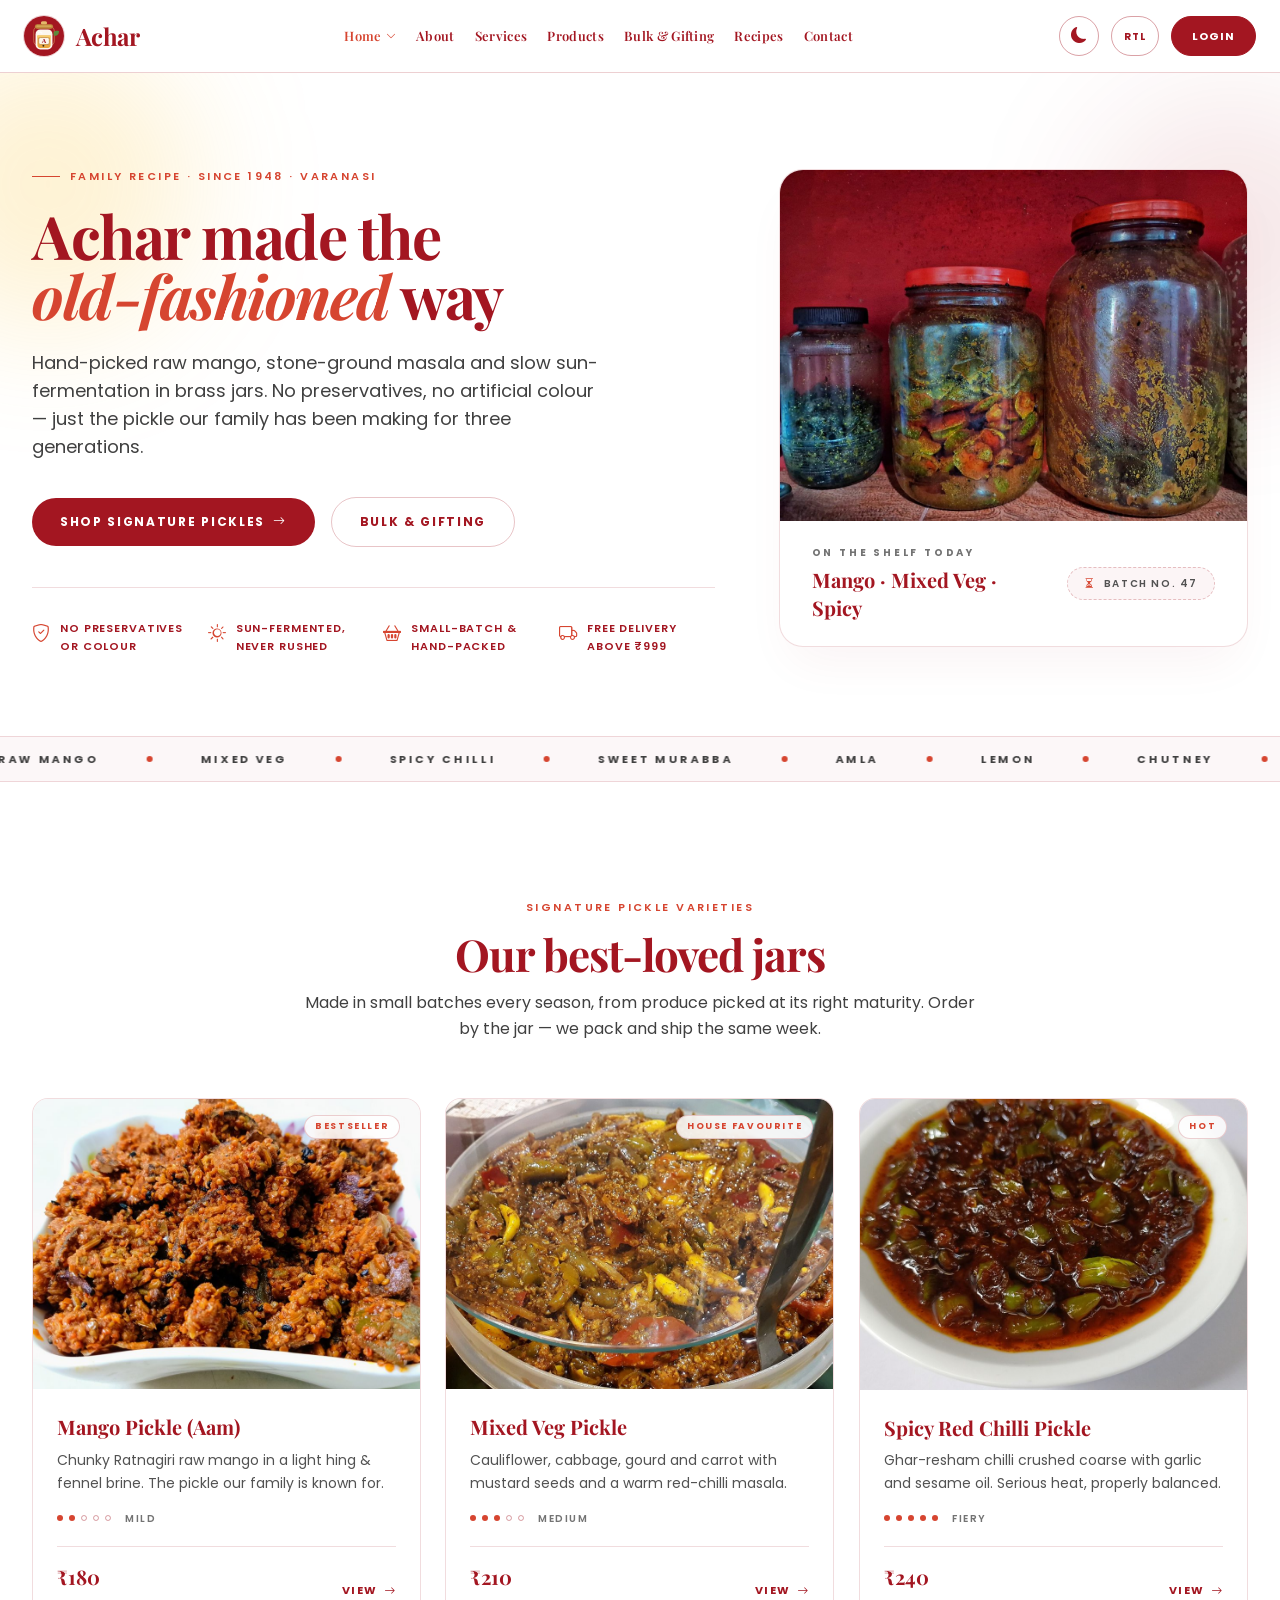
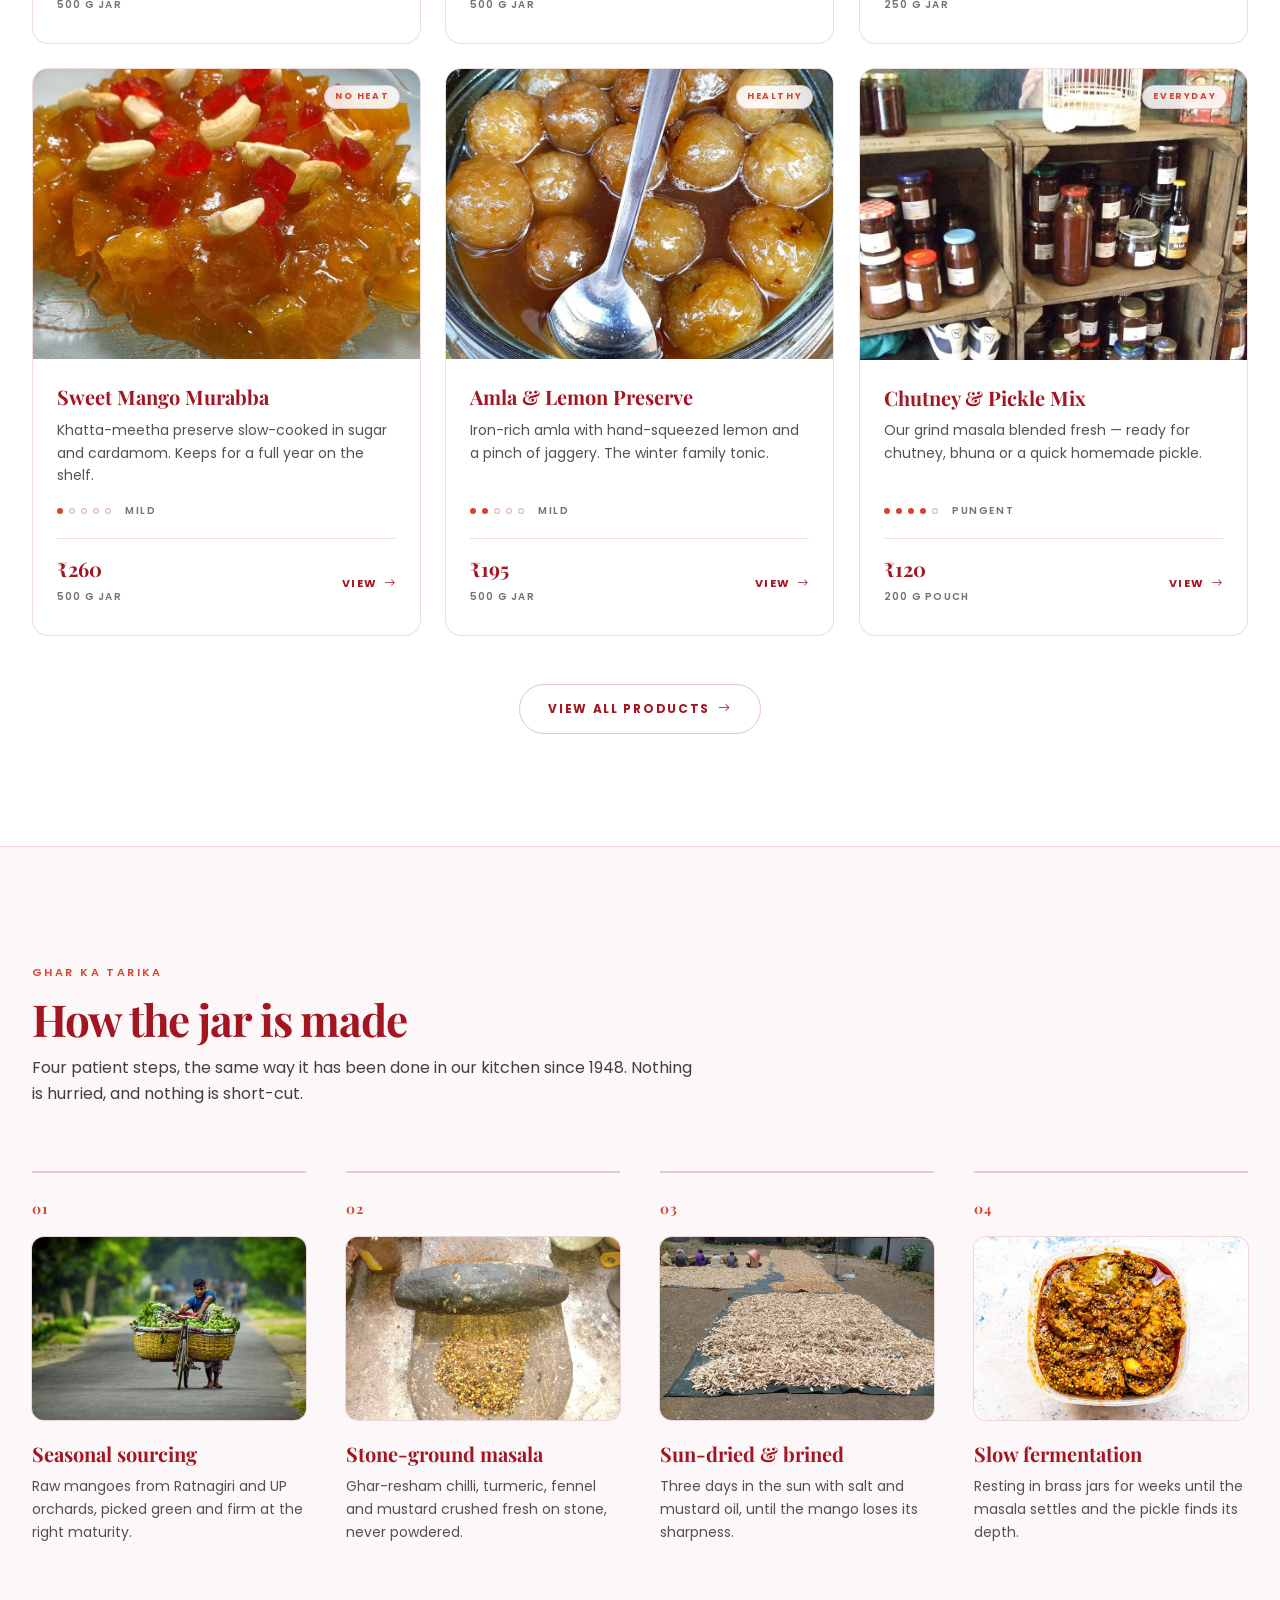
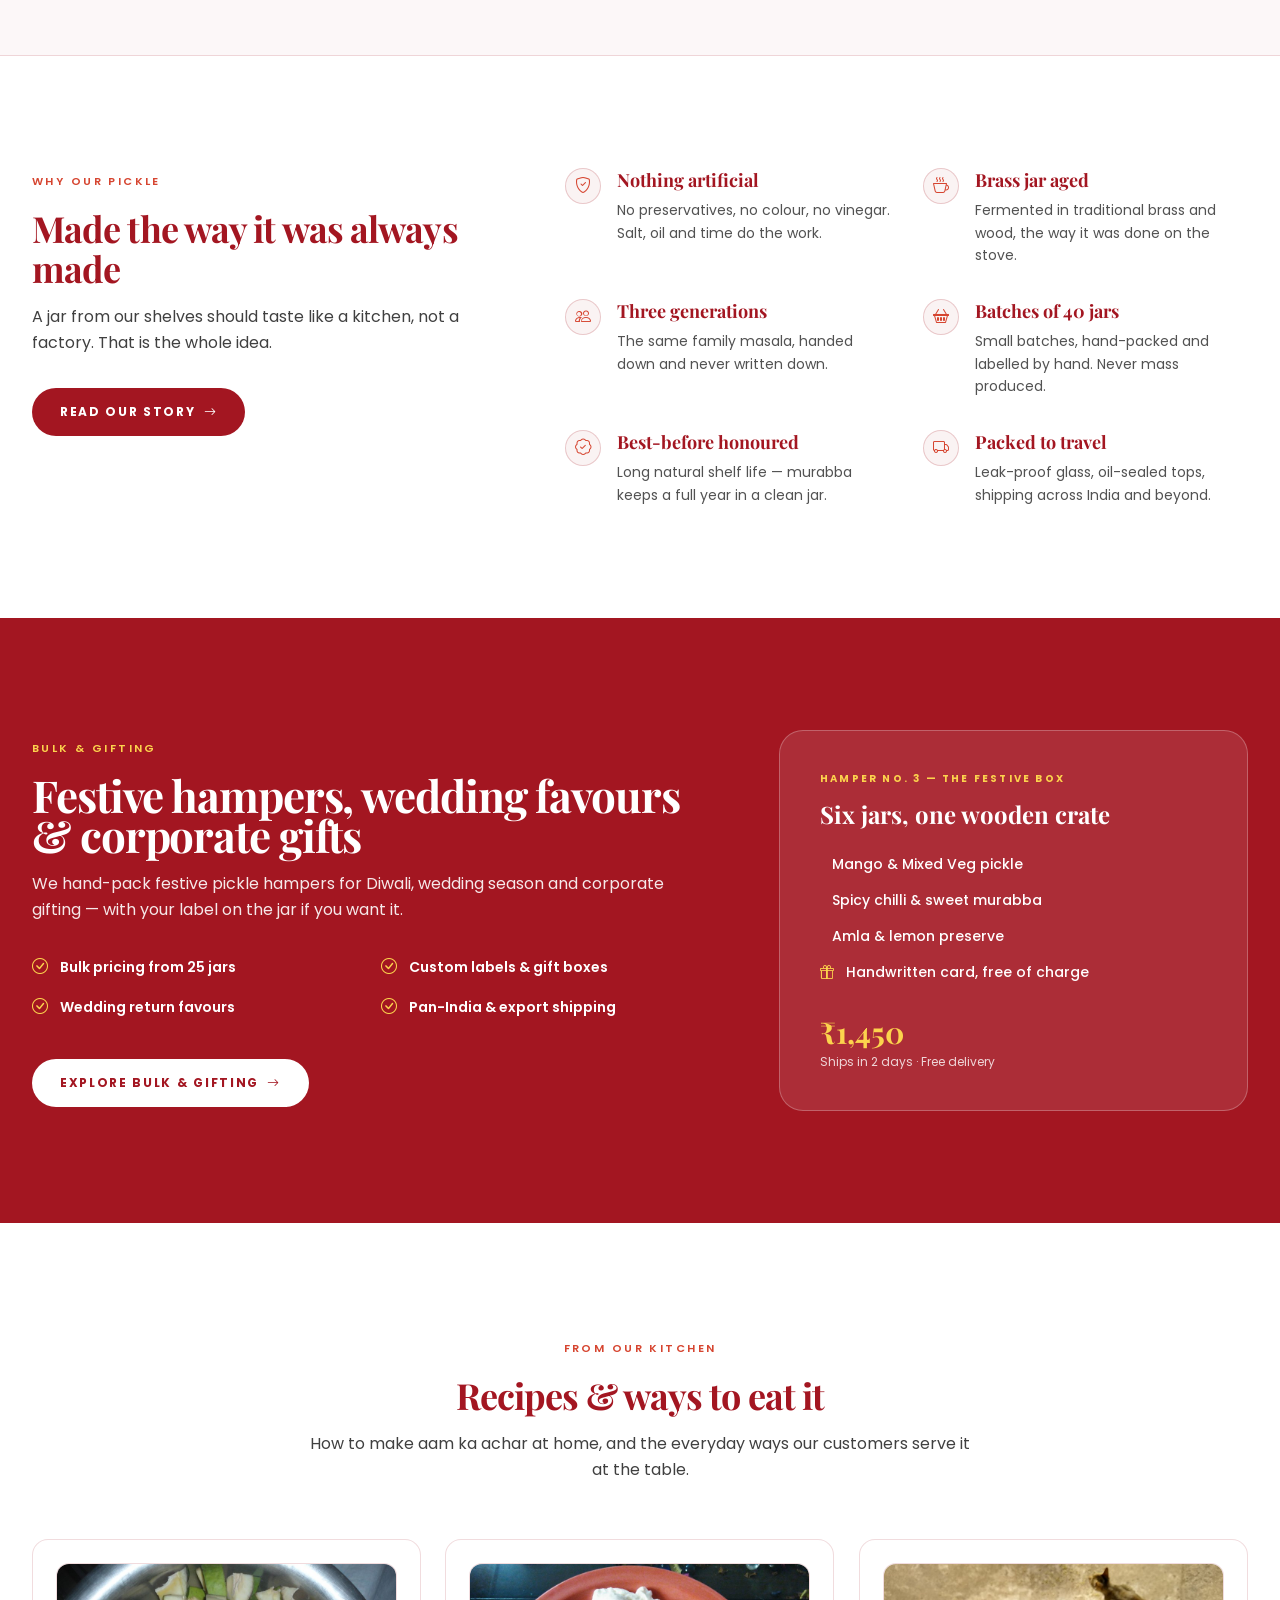
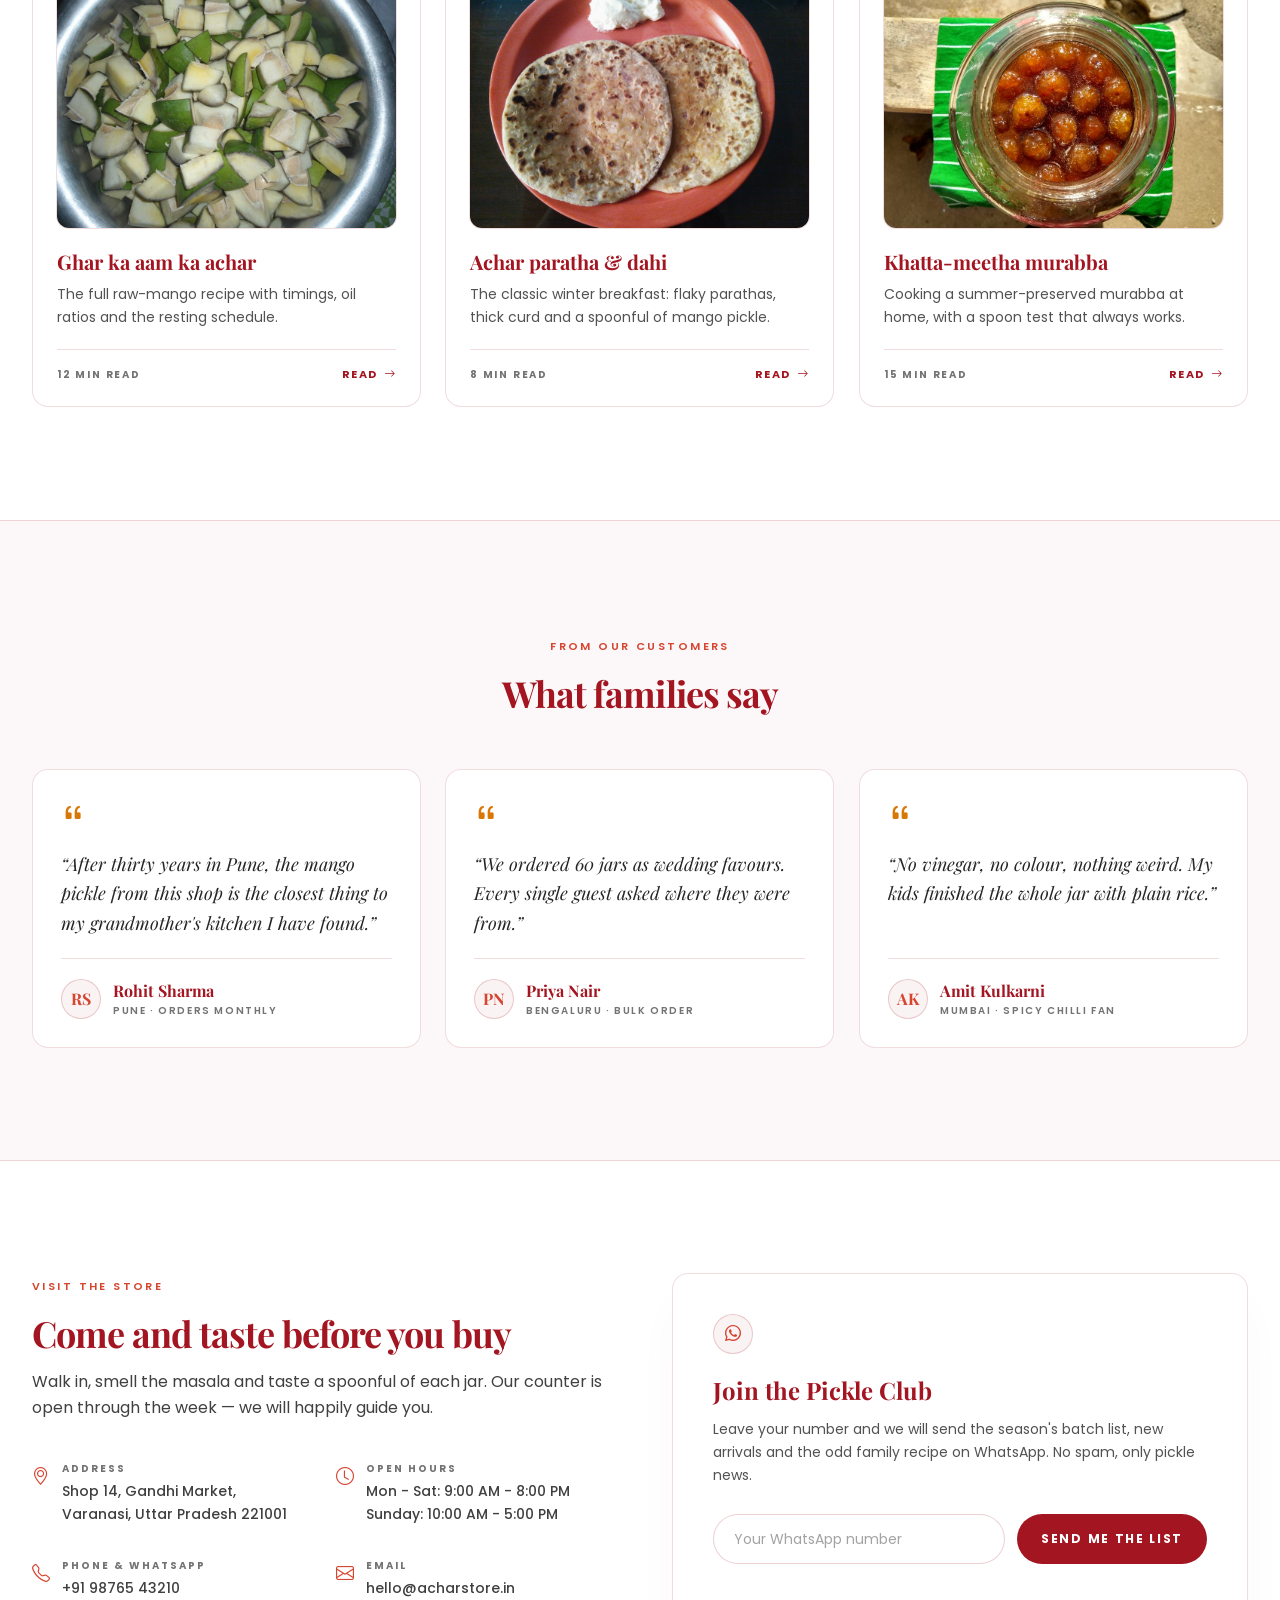
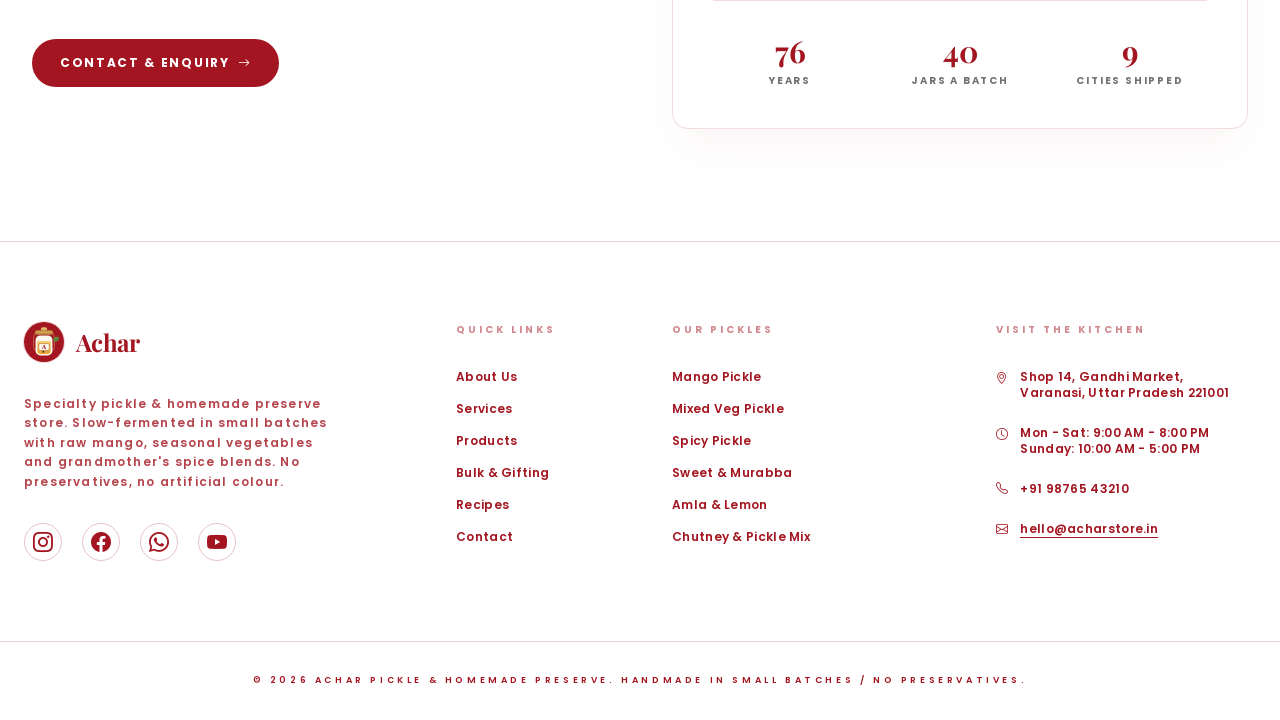
==== index.html @ 7a5252e9 "first commit" ====
<!DOCTYPE html>
<html lang="en">

<head>
  <meta charset="UTF-8">
  <meta name="viewport" content="width=device-width, initial-scale=1.0">
  <title>Home | Achar &mdash; Specialty Pickle &amp; Homemade Preserve Store</title>
  <meta name="description"
    content="Achar - a homely, traditional specialty pickle and homemade preserve store. Hand-fermented mango, mixed veg, spicy, sweet, amla and lemon preserves.">
  <link rel="icon" href="images/logo.png">
  <script src="tailwind.js"></script>
  <script>
    tailwind.config = {
      darkMode: 'class',
      theme: {
        extend: {
          fontFamily: {
            sans: ['Poppins', 'ui-sans-serif', 'system-ui'],
            serif: ['Playfair Display', 'ui-serif', 'Georgia'],
          },
          colors: {
            brand: {
              DEFAULT: '#A31621',
              deep: '#7A1218',
              soft: '#D64530',
            },
          },
        },
      },
    }
  </script>
  <link rel="stylesheet" href="https://cdn.jsdelivr.net/npm/bootstrap-icons@1.11.3/font/bootstrap-icons.min.css">
  <link rel="stylesheet" href="navbar.css">
  <link rel="stylesheet" href="footer.css">
  <link rel="preconnect" href="https://fonts.googleapis.com">
  <link rel="preconnect" href="https://fonts.gstatic.com" crossorigin>
  <link href="https://fonts.googleapis.com/css2?family=Playfair+Display:ital,wght@0,400;0,500;0,600;0,700;0,800;1,400;1,700&family=Poppins:wght@300;400;500;600;700&display=swap"
    rel="stylesheet">
  <style>
    /* RTL */
    .rtl {
      direction: rtl;
    }

    [dir="rtl"] .title {
      margin-right: 20px !important;
    }

    /* THEME TOGGLE */
    :root {
      --home-bg: #ffffff;
      --text-color: #a31621;
    }

    [data-theme="dark"] {
      --home-bg: #000000;
      --text-color: #ffffff;
    }

    body {
      background-color: var(--home-bg) !important;
      color: var(--text-color);
      transition: background-color 0.4s ease, color 0.4s ease;
    }

    [data-theme="dark"] thead {
      background-color: #a31621 !important;
    }

    [data-theme="dark"] .hero-overlay {
      background-color: rgba(0, 0, 0, 0.7) !important;
    }
  </style>
  <script>
    (function () {
      const savedTheme = localStorage.getItem('theme') || 'light';
      const html = document.documentElement;
      html.setAttribute('data-theme', savedTheme);
      html.classList.toggle('dark', savedTheme === 'dark');
    })();
  </script>
</head>

<body class="font-sans bg-white text-brand dark:bg-black dark:text-white">
  <!-- navbar -->
  <div id="navbar"></div>

  <main>
    <!-- ================= HERO ================= -->
    <section class="relative overflow-hidden bg-white pb-14 pt-28 sm:pt-32 lg:pb-20 lg:pt-40 dark:bg-black">
      <div class="pointer-events-none absolute -start-24 top-10 h-72 w-72 rounded-full bg-amber-400/20 blur-3xl"></div>
      <div class="pointer-events-none absolute -end-24 top-24 h-72 w-72 rounded-full bg-brand/10 blur-3xl"></div>

      <div class="relative mx-auto max-w-7xl px-5 sm:px-6 lg:px-8">
        <div class="grid items-center gap-12 lg:grid-cols-12 lg:gap-16">

          <div class="lg:col-span-7">
            <span class="inline-flex items-center gap-2.5 font-sans text-[11px] font-semibold uppercase tracking-[0.22em] text-brand-soft dark:text-red-300">
              <span class="h-px w-7 bg-current"></span>
              Family Recipe &middot; Since 1948 &middot; Varanasi
            </span>

            <h1 class="mt-5 font-serif text-4xl font-bold leading-[1.06] tracking-tight text-brand sm:text-5xl lg:text-6xl dark:text-white">
              Achar made the<br />
              <span class="italic text-brand-soft dark:text-red-300">old-fashioned</span>
              way
            </h1>

            <p class="mt-6 max-w-xl text-base leading-relaxed text-neutral-700 sm:text-lg dark:text-neutral-300">
              Hand-picked raw mango, stone-ground masala and slow sun-fermentation in
              brass jars. No preservatives, no artificial colour &mdash; just the pickle
              our family has been making for three generations.
            </p>

            <div class="mt-9 flex flex-wrap items-center gap-3 sm:gap-4">
              <a href="products.html"
                class="inline-flex items-center gap-2 rounded-full bg-brand px-7 py-4 font-sans text-xs font-bold uppercase tracking-[0.14em] text-white transition hover:-translate-y-0.5 hover:bg-brand-soft dark:bg-brand dark:hover:bg-brand-soft">
                Shop Signature Pickles <i class="bi bi-arrow-right"></i>
              </a>
              <a href="bulk-gifting.html"
                class="inline-flex items-center gap-2 rounded-full border border-brand/25 px-7 py-4 font-sans text-xs font-bold uppercase tracking-[0.14em] text-brand transition hover:-translate-y-0.5 hover:border-brand hover:bg-brand/5 dark:border-white/20 dark:text-white dark:hover:border-white/40 dark:hover:bg-white/5">
                Bulk &amp; Gifting
              </a>
            </div>

            <div class="mt-10 grid grid-cols-2 gap-5 border-t border-brand/15 pt-8 lg:grid-cols-4 dark:border-white/10">
              <div class="flex items-start gap-2.5">
                <i class="bi bi-shield-check text-lg text-brand-soft dark:text-red-300"></i>
                <span class="font-sans text-[11px] font-semibold uppercase leading-relaxed tracking-[0.08em]">No preservatives or colour</span>
              </div>
              <div class="flex items-start gap-2.5">
                <i class="bi bi-sun text-lg text-brand-soft dark:text-red-300"></i>
                <span class="font-sans text-[11px] font-semibold uppercase leading-relaxed tracking-[0.08em]">Sun-fermented, never rushed</span>
              </div>
              <div class="flex items-start gap-2.5">
                <i class="bi bi-basket2 text-lg text-brand-soft dark:text-red-300"></i>
                <span class="font-sans text-[11px] font-semibold uppercase leading-relaxed tracking-[0.08em]">Small-batch &amp; hand-packed</span>
              </div>
              <div class="flex items-start gap-2.5">
                <i class="bi bi-truck text-lg text-brand-soft dark:text-red-300"></i>
                <span class="font-sans text-[11px] font-semibold uppercase leading-relaxed tracking-[0.08em]">Free delivery above &#8377;999</span>
              </div>
            </div>
          </div>

          <div class="lg:col-span-5">
            <div class="overflow-hidden rounded-3xl border border-brand/15 bg-white shadow-2xl shadow-brand/5 dark:border-white/10 dark:bg-neutral-900 dark:shadow-black/40">
              <img src="images/hero-pickles.jpg" alt="Jars of Achar pickle on the shop counter" width="1200" height="900"
                class="aspect-[4/3] w-full object-cover transition duration-700 hover:scale-105" />

              <div class="flex flex-col items-center gap-4 px-6 py-6 sm:flex-row sm:justify-between sm:px-8">
                <div class="text-center sm:text-start">
                  <p class="font-sans text-[10px] font-bold uppercase tracking-[0.28em] text-neutral-500 dark:text-neutral-400">On the shelf today</p>
                  <p class="mt-1.5 font-serif text-lg font-bold text-brand sm:text-xl dark:text-white">Mango &middot; Mixed Veg &middot; Spicy</p>
                </div>
                <span class="inline-flex shrink-0 items-center gap-2 rounded-full border border-dashed border-brand/25 bg-brand/[0.04] px-4 py-2 font-sans text-[10px] font-semibold uppercase tracking-[0.16em] text-neutral-600 dark:border-white/20 dark:bg-white/5 dark:text-neutral-300">
                  <i class="bi bi-hourglass-split text-brand-soft dark:text-red-300"></i>
                  Batch No. 47
                </span>
              </div>
            </div>
          </div>

        </div>
      </div>
    </section>

    <!-- ================= VARIETIES STRIP ================= -->
    <div class="overflow-hidden border-y border-brand/15 bg-brand/[0.03] py-3.5 dark:border-white/10 dark:bg-white/[0.02]">
      <div class="flex w-max gap-8 sm:gap-12" id="hpMarquee">
        <div class="flex shrink-0 items-center gap-8 font-sans text-[11px] font-bold uppercase tracking-[0.24em] text-neutral-700 sm:gap-12 dark:text-neutral-300">
          <span>Raw Mango</span><span class="h-1.5 w-1.5 rounded-full bg-brand-soft"></span>
          <span>Mixed Veg</span><span class="h-1.5 w-1.5 rounded-full bg-brand-soft"></span>
          <span>Spicy Chilli</span><span class="h-1.5 w-1.5 rounded-full bg-brand-soft"></span>
          <span>Sweet Murabba</span><span class="h-1.5 w-1.5 rounded-full bg-brand-soft"></span>
          <span>Amla</span><span class="h-1.5 w-1.5 rounded-full bg-brand-soft"></span>
          <span>Lemon</span><span class="h-1.5 w-1.5 rounded-full bg-brand-soft"></span>
          <span>Chutney</span><span class="h-1.5 w-1.5 rounded-full bg-brand-soft"></span>
          <span>Pickle Masala</span><span class="h-1.5 w-1.5 rounded-full bg-brand-soft"></span>
        </div>
      </div>
    </div>

    <!-- ================= SIGNATURE VARIETIES ================= -->
    <section class="scroll-mt-28 bg-white py-16 sm:py-20 lg:py-28 dark:bg-black" id="varieties">
      <div class="mx-auto max-w-7xl px-5 sm:px-6 lg:px-8">

        <div class="mx-auto max-w-2xl text-center">
          <span class="font-sans text-[11px] font-semibold uppercase tracking-[0.22em] text-brand-soft dark:text-red-300">Signature Pickle Varieties</span>
          <h2 class="mt-4 font-serif text-3xl font-bold leading-tight tracking-tight text-brand sm:text-4xl lg:text-[2.75rem] dark:text-white">Our best-loved jars</h2>
          <p class="mt-4 text-base leading-relaxed text-neutral-700 dark:text-neutral-300">
            Made in small batches every season, from produce picked at its right
            maturity. Order by the jar &mdash; we pack and ship the same week.
          </p>
        </div>

        <div class="mt-12 grid gap-6 sm:grid-cols-2 lg:mt-14 lg:grid-cols-3">

          <article class="hp-reveal group relative flex flex-col overflow-hidden rounded-2xl border border-brand/15 bg-white transition duration-300 hover:-translate-y-1.5 hover:border-brand-soft hover:shadow-2xl hover:shadow-brand/10 dark:border-white/10 dark:bg-neutral-900 dark:hover:border-red-400/60 dark:hover:shadow-black/50">
            <span class="absolute top-4 z-10 rounded-full border border-brand/20 bg-white/85 px-2.5 py-1 font-sans text-[9px] font-bold uppercase tracking-[0.18em] text-brand-soft backdrop-blur [inset-inline-end:1.25rem] dark:border-white/15 dark:bg-black/55 dark:text-red-300">Bestseller</span>
            <img src="images/pickle-mango.jpg" alt="Achar mango pickle made from raw mango" width="900" height="900" loading="lazy"
              class="aspect-[4/3] w-full object-cover transition duration-500 group-hover:scale-105" />
            <div class="flex flex-1 flex-col p-6">
              <h3 class="font-serif text-xl font-bold leading-snug text-brand dark:text-white">Mango Pickle (Aam)</h3>
              <p class="mt-2 flex-1 text-sm leading-relaxed text-neutral-600 dark:text-neutral-400">Chunky Ratnagiri raw mango in a light hing &amp; fennel brine. The pickle our family is known for.</p>
              <div class="mt-4 flex items-center gap-1.5">
                <span class="h-1.5 w-1.5 rounded-full bg-brand-soft dark:bg-red-400"></span>
                <span class="h-1.5 w-1.5 rounded-full bg-brand-soft dark:bg-red-400"></span>
                <span class="h-1.5 w-1.5 rounded-full border border-brand/40 dark:border-white/25"></span>
                <span class="h-1.5 w-1.5 rounded-full border border-brand/40 dark:border-white/25"></span>
                <span class="h-1.5 w-1.5 rounded-full border border-brand/40 dark:border-white/25"></span>
                <span class="ms-2 font-sans text-[10px] font-semibold uppercase tracking-[0.16em] text-neutral-500 dark:text-neutral-400">Mild</span>
              </div>
              <div class="mt-5 flex items-center justify-between border-t border-brand/15 pt-4 dark:border-white/10">
                <span class="font-serif text-xl font-bold text-brand dark:text-white">&#8377;180<small class="block font-sans text-[10px] font-semibold uppercase tracking-[0.12em] text-neutral-500 dark:text-neutral-400">500 g jar</small></span>
                <a href="products.html#mango" class="inline-flex items-center gap-1.5 font-sans text-[11px] font-bold uppercase tracking-[0.14em] text-brand transition hover:gap-2.5 hover:text-brand-soft dark:text-white dark:hover:text-red-300">View <i class="bi bi-arrow-right"></i></a>
              </div>
            </div>
          </article>

          <article class="hp-reveal group relative flex flex-col overflow-hidden rounded-2xl border border-brand/15 bg-white transition duration-300 hover:-translate-y-1.5 hover:border-brand-soft hover:shadow-2xl hover:shadow-brand/10 dark:border-white/10 dark:bg-neutral-900 dark:hover:border-red-400/60 dark:hover:shadow-black/50">
            <span class="absolute top-4 z-10 rounded-full border border-brand/20 bg-white/85 px-2.5 py-1 font-sans text-[9px] font-bold uppercase tracking-[0.18em] text-brand-soft backdrop-blur [inset-inline-end:1.25rem] dark:border-white/15 dark:bg-black/55 dark:text-red-300">House Favourite</span>
            <img src="images/pickle-mixed-veg.jpg" alt="Achar varieties of mixed vegetable pickle" width="900" height="900" loading="lazy"
              class="aspect-[4/3] w-full object-cover transition duration-500 group-hover:scale-105" />
            <div class="flex flex-1 flex-col p-6">
              <h3 class="font-serif text-xl font-bold leading-snug text-brand dark:text-white">Mixed Veg Pickle</h3>
              <p class="mt-2 flex-1 text-sm leading-relaxed text-neutral-600 dark:text-neutral-400">Cauliflower, cabbage, gourd and carrot with mustard seeds and a warm red-chilli masala.</p>
              <div class="mt-4 flex items-center gap-1.5">
                <span class="h-1.5 w-1.5 rounded-full bg-brand-soft dark:bg-red-400"></span>
                <span class="h-1.5 w-1.5 rounded-full bg-brand-soft dark:bg-red-400"></span>
                <span class="h-1.5 w-1.5 rounded-full bg-brand-soft dark:bg-red-400"></span>
                <span class="h-1.5 w-1.5 rounded-full border border-brand/40 dark:border-white/25"></span>
                <span class="h-1.5 w-1.5 rounded-full border border-brand/40 dark:border-white/25"></span>
                <span class="ms-2 font-sans text-[10px] font-semibold uppercase tracking-[0.16em] text-neutral-500 dark:text-neutral-400">Medium</span>
              </div>
              <div class="mt-5 flex items-center justify-between border-t border-brand/15 pt-4 dark:border-white/10">
                <span class="font-serif text-xl font-bold text-brand dark:text-white">&#8377;210<small class="block font-sans text-[10px] font-semibold uppercase tracking-[0.12em] text-neutral-500 dark:text-neutral-400">500 g jar</small></span>
                <a href="products.html#mixed-veg" class="inline-flex items-center gap-1.5 font-sans text-[11px] font-bold uppercase tracking-[0.14em] text-brand transition hover:gap-2.5 hover:text-brand-soft dark:text-white dark:hover:text-red-300">View <i class="bi bi-arrow-right"></i></a>
              </div>
            </div>
          </article>

          <article class="hp-reveal group relative flex flex-col overflow-hidden rounded-2xl border border-brand/15 bg-white transition duration-300 hover:-translate-y-1.5 hover:border-brand-soft hover:shadow-2xl hover:shadow-brand/10 dark:border-white/10 dark:bg-neutral-900 dark:hover:border-red-400/60 dark:hover:shadow-black/50">
            <span class="absolute top-4 z-10 rounded-full border border-brand/20 bg-white/85 px-2.5 py-1 font-sans text-[9px] font-bold uppercase tracking-[0.18em] text-brand-soft backdrop-blur [inset-inline-end:1.25rem] dark:border-white/15 dark:bg-black/55 dark:text-red-300">Hot</span>
            <img src="images/pickle-spicy.jpg" alt="Achar spicy green chilli pickle" width="900" height="900" loading="lazy"
              class="aspect-[4/3] w-full object-cover transition duration-500 group-hover:scale-105" />
            <div class="flex flex-1 flex-col p-6">
              <h3 class="font-serif text-xl font-bold leading-snug text-brand dark:text-white">Spicy Red Chilli Pickle</h3>
              <p class="mt-2 flex-1 text-sm leading-relaxed text-neutral-600 dark:text-neutral-400">Ghar-resham chilli crushed coarse with garlic and sesame oil. Serious heat, properly balanced.</p>
              <div class="mt-4 flex items-center gap-1.5">
                <span class="h-1.5 w-1.5 rounded-full bg-brand-soft dark:bg-red-400"></span>
                <span class="h-1.5 w-1.5 rounded-full bg-brand-soft dark:bg-red-400"></span>
                <span class="h-1.5 w-1.5 rounded-full bg-brand-soft dark:bg-red-400"></span>
                <span class="h-1.5 w-1.5 rounded-full bg-brand-soft dark:bg-red-400"></span>
                <span class="h-1.5 w-1.5 rounded-full bg-brand-soft dark:bg-red-400"></span>
                <span class="ms-2 font-sans text-[10px] font-semibold uppercase tracking-[0.16em] text-neutral-500 dark:text-neutral-400">Fiery</span>
              </div>
              <div class="mt-5 flex items-center justify-between border-t border-brand/15 pt-4 dark:border-white/10">
                <span class="font-serif text-xl font-bold text-brand dark:text-white">&#8377;240<small class="block font-sans text-[10px] font-semibold uppercase tracking-[0.12em] text-neutral-500 dark:text-neutral-400">250 g jar</small></span>
                <a href="products.html#spicy" class="inline-flex items-center gap-1.5 font-sans text-[11px] font-bold uppercase tracking-[0.14em] text-brand transition hover:gap-2.5 hover:text-brand-soft dark:text-white dark:hover:text-red-300">View <i class="bi bi-arrow-right"></i></a>
              </div>
            </div>
          </article>

          <article class="hp-reveal group relative flex flex-col overflow-hidden rounded-2xl border border-brand/15 bg-white transition duration-300 hover:-translate-y-1.5 hover:border-brand-soft hover:shadow-2xl hover:shadow-brand/10 dark:border-white/10 dark:bg-neutral-900 dark:hover:border-red-400/60 dark:hover:shadow-black/50">
            <span class="absolute top-4 z-10 rounded-full border border-brand/20 bg-white/85 px-2.5 py-1 font-sans text-[9px] font-bold uppercase tracking-[0.18em] text-brand-soft backdrop-blur [inset-inline-end:1.25rem] dark:border-white/15 dark:bg-black/55 dark:text-red-300">No Heat</span>
            <img src="images/pickle-sweet.jpg" alt="Homemade sweet mango murabba preserve" width="900" height="900" loading="lazy"
              class="aspect-[4/3] w-full object-cover transition duration-500 group-hover:scale-105" />
            <div class="flex flex-1 flex-col p-6">
              <h3 class="font-serif text-xl font-bold leading-snug text-brand dark:text-white">Sweet Mango Murabba</h3>
              <p class="mt-2 flex-1 text-sm leading-relaxed text-neutral-600 dark:text-neutral-400">Khatta-meetha preserve slow-cooked in sugar and cardamom. Keeps for a full year on the shelf.</p>
              <div class="mt-4 flex items-center gap-1.5">
                <span class="h-1.5 w-1.5 rounded-full bg-brand-soft dark:bg-red-400"></span>
                <span class="h-1.5 w-1.5 rounded-full border border-brand/40 dark:border-white/25"></span>
                <span class="h-1.5 w-1.5 rounded-full border border-brand/40 dark:border-white/25"></span>
                <span class="h-1.5 w-1.5 rounded-full border border-brand/40 dark:border-white/25"></span>
                <span class="h-1.5 w-1.5 rounded-full border border-brand/40 dark:border-white/25"></span>
                <span class="ms-2 font-sans text-[10px] font-semibold uppercase tracking-[0.16em] text-neutral-500 dark:text-neutral-400">Mild</span>
              </div>
              <div class="mt-5 flex items-center justify-between border-t border-brand/15 pt-4 dark:border-white/10">
                <span class="font-serif text-xl font-bold text-brand dark:text-white">&#8377;260<small class="block font-sans text-[10px] font-semibold uppercase tracking-[0.12em] text-neutral-500 dark:text-neutral-400">500 g jar</small></span>
                <a href="products.html#sweet" class="inline-flex items-center gap-1.5 font-sans text-[11px] font-bold uppercase tracking-[0.14em] text-brand transition hover:gap-2.5 hover:text-brand-soft dark:text-white dark:hover:text-red-300">View <i class="bi bi-arrow-right"></i></a>
              </div>
            </div>
          </article>

          <article class="hp-reveal group relative flex flex-col overflow-hidden rounded-2xl border border-brand/15 bg-white transition duration-300 hover:-translate-y-1.5 hover:border-brand-soft hover:shadow-2xl hover:shadow-brand/10 dark:border-white/10 dark:bg-neutral-900 dark:hover:border-red-400/60 dark:hover:shadow-black/50">
            <span class="absolute top-4 z-10 rounded-full border border-brand/20 bg-white/85 px-2.5 py-1 font-sans text-[9px] font-bold uppercase tracking-[0.18em] text-brand-soft backdrop-blur [inset-inline-end:1.25rem] dark:border-white/15 dark:bg-black/55 dark:text-red-300">Healthy</span>
            <img src="images/pickle-amla.jpg" alt="Achar amla gooseberry pickle" width="900" height="900" loading="lazy"
              class="aspect-[4/3] w-full object-cover transition duration-500 group-hover:scale-105" />
            <div class="flex flex-1 flex-col p-6">
              <h3 class="font-serif text-xl font-bold leading-snug text-brand dark:text-white">Amla &amp; Lemon Preserve</h3>
              <p class="mt-2 flex-1 text-sm leading-relaxed text-neutral-600 dark:text-neutral-400">Iron-rich amla with hand-squeezed lemon and a pinch of jaggery. The winter family tonic.</p>
              <div class="mt-4 flex items-center gap-1.5">
                <span class="h-1.5 w-1.5 rounded-full bg-brand-soft dark:bg-red-400"></span>
                <span class="h-1.5 w-1.5 rounded-full bg-brand-soft dark:bg-red-400"></span>
                <span class="h-1.5 w-1.5 rounded-full border border-brand/40 dark:border-white/25"></span>
                <span class="h-1.5 w-1.5 rounded-full border border-brand/40 dark:border-white/25"></span>
                <span class="h-1.5 w-1.5 rounded-full border border-brand/40 dark:border-white/25"></span>
                <span class="ms-2 font-sans text-[10px] font-semibold uppercase tracking-[0.16em] text-neutral-500 dark:text-neutral-400">Mild</span>
              </div>
              <div class="mt-5 flex items-center justify-between border-t border-brand/15 pt-4 dark:border-white/10">
                <span class="font-serif text-xl font-bold text-brand dark:text-white">&#8377;195<small class="block font-sans text-[10px] font-semibold uppercase tracking-[0.12em] text-neutral-500 dark:text-neutral-400">500 g jar</small></span>
                <a href="products.html#amla" class="inline-flex items-center gap-1.5 font-sans text-[11px] font-bold uppercase tracking-[0.14em] text-brand transition hover:gap-2.5 hover:text-brand-soft dark:text-white dark:hover:text-red-300">View <i class="bi bi-arrow-right"></i></a>
              </div>
            </div>
          </article>

          <article class="hp-reveal group relative flex flex-col overflow-hidden rounded-2xl border border-brand/15 bg-white transition duration-300 hover:-translate-y-1.5 hover:border-brand-soft hover:shadow-2xl hover:shadow-brand/10 dark:border-white/10 dark:bg-neutral-900 dark:hover:border-red-400/60 dark:hover:shadow-black/50">
            <span class="absolute top-4 z-10 rounded-full border border-brand/20 bg-white/85 px-2.5 py-1 font-sans text-[9px] font-bold uppercase tracking-[0.18em] text-brand-soft backdrop-blur [inset-inline-end:1.25rem] dark:border-white/15 dark:bg-black/55 dark:text-red-300">Everyday</span>
            <img src="images/pickle-chutney.jpg" alt="Jars of Achar chutney and pickle masala mix" width="900" height="900" loading="lazy"
              class="aspect-[4/3] w-full object-cover transition duration-500 group-hover:scale-105" />
            <div class="flex flex-1 flex-col p-6">
              <h3 class="font-serif text-xl font-bold leading-snug text-brand dark:text-white">Chutney &amp; Pickle Mix</h3>
              <p class="mt-2 flex-1 text-sm leading-relaxed text-neutral-600 dark:text-neutral-400">Our grind masala blended fresh &mdash; ready for chutney, bhuna or a quick homemade pickle.</p>
              <div class="mt-4 flex items-center gap-1.5">
                <span class="h-1.5 w-1.5 rounded-full bg-brand-soft dark:bg-red-400"></span>
                <span class="h-1.5 w-1.5 rounded-full bg-brand-soft dark:bg-red-400"></span>
                <span class="h-1.5 w-1.5 rounded-full bg-brand-soft dark:bg-red-400"></span>
                <span class="h-1.5 w-1.5 rounded-full bg-brand-soft dark:bg-red-400"></span>
                <span class="h-1.5 w-1.5 rounded-full border border-brand/40 dark:border-white/25"></span>
                <span class="ms-2 font-sans text-[10px] font-semibold uppercase tracking-[0.16em] text-neutral-500 dark:text-neutral-400">Pungent</span>
              </div>
              <div class="mt-5 flex items-center justify-between border-t border-brand/15 pt-4 dark:border-white/10">
                <span class="font-serif text-xl font-bold text-brand dark:text-white">&#8377;120<small class="block font-sans text-[10px] font-semibold uppercase tracking-[0.12em] text-neutral-500 dark:text-neutral-400">200 g pouch</small></span>
                <a href="products.html#chutney" class="inline-flex items-center gap-1.5 font-sans text-[11px] font-bold uppercase tracking-[0.14em] text-brand transition hover:gap-2.5 hover:text-brand-soft dark:text-white dark:hover:text-red-300">View <i class="bi bi-arrow-right"></i></a>
              </div>
            </div>
          </article>

        </div>

        <div class="mt-12 text-center">
          <a href="products.html"
            class="inline-flex items-center gap-2 rounded-full border border-brand/25 px-7 py-4 font-sans text-xs font-bold uppercase tracking-[0.14em] text-brand transition hover:border-brand hover:bg-brand/5 dark:border-white/20 dark:text-white dark:hover:border-white/40 dark:hover:bg-white/5">
            View all products <i class="bi bi-arrow-right"></i>
          </a>
        </div>
      </div>
    </section>

    <!-- ================= HOW IT'S MADE ================= -->
    <section class="border-y border-brand/15 bg-brand/[0.03] py-16 sm:py-20 lg:py-28 dark:border-white/10 dark:bg-white/[0.02]">
      <div class="mx-auto max-w-7xl px-5 sm:px-6 lg:px-8">

        <div class="max-w-2xl">
          <span class="font-sans text-[11px] font-semibold uppercase tracking-[0.22em] text-brand-soft dark:text-red-300">Ghar Ka Tarika</span>
          <h2 class="mt-4 font-serif text-3xl font-bold leading-tight tracking-tight text-brand sm:text-4xl lg:text-[2.75rem] dark:text-white">How the jar is made</h2>
          <p class="mt-4 text-base leading-relaxed text-neutral-700 dark:text-neutral-300">
            Four patient steps, the same way it has been done in our kitchen since
            1948. Nothing is hurried, and nothing is short-cut.
          </p>
        </div>

        <div class="mt-12 grid gap-10 sm:grid-cols-2 lg:mt-16 lg:grid-cols-4">
          <div class="hp-reveal border-t-2 border-brand/20 pt-6 dark:border-white/15">
            <span class="font-serif text-sm font-bold tracking-[0.1em] text-brand-soft dark:text-red-300">01</span>
            <img src="images/process-sourcing.jpg" alt="Green raw mangoes freshly picked for pickling" width="900" height="600" loading="lazy"
              class="mt-4 aspect-[3/2] w-full rounded-xl object-cover ring-1 ring-brand/15 dark:ring-white/10" />
            <h3 class="mt-5 font-serif text-xl font-bold leading-snug text-brand dark:text-white">Seasonal sourcing</h3>
            <p class="mt-2 text-sm leading-relaxed text-neutral-600 dark:text-neutral-400">Raw mangoes from Ratnagiri and UP orchards, picked green and firm at the right maturity.</p>
          </div>
          <div class="hp-reveal border-t-2 border-brand/20 pt-6 dark:border-white/15">
            <span class="font-serif text-sm font-bold tracking-[0.1em] text-brand-soft dark:text-red-300">02</span>
            <img src="images/process-grinding.jpg" alt="Spices being stone-ground on a traditional batan" width="900" height="600" loading="lazy"
              class="mt-4 aspect-[3/2] w-full rounded-xl object-cover ring-1 ring-brand/15 dark:ring-white/10" />
            <h3 class="mt-5 font-serif text-xl font-bold leading-snug text-brand dark:text-white">Stone-ground masala</h3>
            <p class="mt-2 text-sm leading-relaxed text-neutral-600 dark:text-neutral-400">Ghar-resham chilli, turmeric, fennel and mustard crushed fresh on stone, never powdered.</p>
          </div>
          <div class="hp-reveal border-t-2 border-brand/20 pt-6 dark:border-white/15">
            <span class="font-serif text-sm font-bold tracking-[0.1em] text-brand-soft dark:text-red-300">03</span>
            <img src="images/process-sundrying.jpg" alt="Sliced mangoes drying on cloth in the sun" width="900" height="600" loading="lazy"
              class="mt-4 aspect-[3/2] w-full rounded-xl object-cover ring-1 ring-brand/15 dark:ring-white/10" />
            <h3 class="mt-5 font-serif text-xl font-bold leading-snug text-brand dark:text-white">Sun-dried &amp; brined</h3>
            <p class="mt-2 text-sm leading-relaxed text-neutral-600 dark:text-neutral-400">Three days in the sun with salt and mustard oil, until the mango loses its sharpness.</p>
          </div>
          <div class="hp-reveal border-t-2 border-brand/20 pt-6 dark:border-white/15">
            <span class="font-serif text-sm font-bold tracking-[0.1em] text-brand-soft dark:text-red-300">04</span>
            <img src="images/process-fermenting.jpg" alt="Raw mango pieces marinating in mustard oil inside a glass jar" width="900" height="600" loading="lazy"
              class="mt-4 aspect-[3/2] w-full rounded-xl object-cover ring-1 ring-brand/15 dark:ring-white/10" />
            <h3 class="mt-5 font-serif text-xl font-bold leading-snug text-brand dark:text-white">Slow fermentation</h3>
            <p class="mt-2 text-sm leading-relaxed text-neutral-600 dark:text-neutral-400">Resting in brass jars for weeks until the masala settles and the pickle finds its depth.</p>
          </div>
        </div>
      </div>
    </section>

    <!-- ================= WHY OUR PICKLE ================= -->
    <section class="bg-white py-16 sm:py-20 lg:py-28 dark:bg-black">
      <div class="mx-auto max-w-7xl px-5 sm:px-6 lg:px-8">
        <div class="grid items-start gap-12 lg:grid-cols-12 lg:gap-16">

          <div class="hp-reveal lg:col-span-5">
            <span class="font-sans text-[11px] font-semibold uppercase tracking-[0.22em] text-brand-soft dark:text-red-300">Why Our Pickle</span>
            <h2 class="mt-4 font-serif text-3xl font-bold leading-tight tracking-tight text-brand sm:text-4xl dark:text-white">Made the way it was always made</h2>
            <p class="mt-4 text-base leading-relaxed text-neutral-700 dark:text-neutral-300">
              A jar from our shelves should taste like a kitchen, not a factory.
              That is the whole idea.
            </p>
            <a href="about.html"
              class="mt-8 inline-flex items-center gap-2 rounded-full bg-brand px-7 py-4 font-sans text-xs font-bold uppercase tracking-[0.14em] text-white transition hover:-translate-y-0.5 hover:bg-brand-soft dark:bg-brand dark:hover:bg-brand-soft">
              Read our story <i class="bi bi-arrow-right"></i>
            </a>
          </div>

          <div class="grid gap-8 sm:grid-cols-2 lg:col-span-7">
            <div class="hp-reveal flex items-start gap-4">
              <span class="flex h-9 w-9 flex-none items-center justify-center rounded-full border border-brand/20 bg-brand/5 text-brand-soft dark:border-white/15 dark:bg-white/5 dark:text-red-300"><i class="bi bi-shield-check"></i></span>
              <div>
                <h3 class="font-serif text-lg font-bold leading-snug text-brand dark:text-white">Nothing artificial</h3>
                <p class="mt-1.5 text-sm leading-relaxed text-neutral-600 dark:text-neutral-400">No preservatives, no colour, no vinegar. Salt, oil and time do the work.</p>
              </div>
            </div>
            <div class="hp-reveal flex items-start gap-4">
              <span class="flex h-9 w-9 flex-none items-center justify-center rounded-full border border-brand/20 bg-brand/5 text-brand-soft dark:border-white/15 dark:bg-white/5 dark:text-red-300"><i class="bi bi-cup-hot"></i></span>
              <div>
                <h3 class="font-serif text-lg font-bold leading-snug text-brand dark:text-white">Brass jar aged</h3>
                <p class="mt-1.5 text-sm leading-relaxed text-neutral-600 dark:text-neutral-400">Fermented in traditional brass and wood, the way it was done on the stove.</p>
              </div>
            </div>
            <div class="hp-reveal flex items-start gap-4">
              <span class="flex h-9 w-9 flex-none items-center justify-center rounded-full border border-brand/20 bg-brand/5 text-brand-soft dark:border-white/15 dark:bg-white/5 dark:text-red-300"><i class="bi bi-people"></i></span>
              <div>
                <h3 class="font-serif text-lg font-bold leading-snug text-brand dark:text-white">Three generations</h3>
                <p class="mt-1.5 text-sm leading-relaxed text-neutral-600 dark:text-neutral-400">The same family masala, handed down and never written down.</p>
              </div>
            </div>
            <div class="hp-reveal flex items-start gap-4">
              <span class="flex h-9 w-9 flex-none items-center justify-center rounded-full border border-brand/20 bg-brand/5 text-brand-soft dark:border-white/15 dark:bg-white/5 dark:text-red-300"><i class="bi bi-basket2"></i></span>
              <div>
                <h3 class="font-serif text-lg font-bold leading-snug text-brand dark:text-white">Batches of 40 jars</h3>
                <p class="mt-1.5 text-sm leading-relaxed text-neutral-600 dark:text-neutral-400">Small batches, hand-packed and labelled by hand. Never mass produced.</p>
              </div>
            </div>
            <div class="hp-reveal flex items-start gap-4">
              <span class="flex h-9 w-9 flex-none items-center justify-center rounded-full border border-brand/20 bg-brand/5 text-brand-soft dark:border-white/15 dark:bg-white/5 dark:text-red-300"><i class="bi bi-patch-check"></i></span>
              <div>
                <h3 class="font-serif text-lg font-bold leading-snug text-brand dark:text-white">Best-before honoured</h3>
                <p class="mt-1.5 text-sm leading-relaxed text-neutral-600 dark:text-neutral-400">Long natural shelf life &mdash; murabba keeps a full year in a clean jar.</p>
              </div>
            </div>
            <div class="hp-reveal flex items-start gap-4">
              <span class="flex h-9 w-9 flex-none items-center justify-center rounded-full border border-brand/20 bg-brand/5 text-brand-soft dark:border-white/15 dark:bg-white/5 dark:text-red-300"><i class="bi bi-truck"></i></span>
              <div>
                <h3 class="font-serif text-lg font-bold leading-snug text-brand dark:text-white">Packed to travel</h3>
                <p class="mt-1.5 text-sm leading-relaxed text-neutral-600 dark:text-neutral-400">Leak-proof glass, oil-sealed tops, shipping across India and beyond.</p>
              </div>
            </div>
          </div>

        </div>
      </div>
    </section>

    <!-- ================= BULK & GIFTING ================= -->
    <section class="bg-brand py-16 text-white sm:py-20 lg:py-28 dark:bg-brand-deep">
      <div class="mx-auto max-w-7xl px-5 sm:px-6 lg:px-8">
        <div class="grid items-center gap-12 lg:grid-cols-12 lg:gap-16">

          <div class="hp-reveal lg:col-span-7">
            <span class="font-sans text-[11px] font-semibold uppercase tracking-[0.22em] text-amber-300">Bulk &amp; Gifting</span>
            <h2 class="mt-4 font-serif text-3xl font-bold leading-tight tracking-tight sm:text-4xl lg:text-[2.75rem]">Festive hampers, wedding favours &amp; corporate gifts</h2>
            <p class="mt-4 max-w-2xl text-base leading-relaxed text-white/90">
              We hand-pack festive pickle hampers for Diwali, wedding season and
              corporate gifting &mdash; with your label on the jar if you want it.
            </p>

            <div class="mt-8 grid gap-4 sm:grid-cols-2">
              <div class="flex items-center gap-3">
                <i class="bi bi-check-circle text-amber-300"></i>
                <span class="text-sm font-semibold">Bulk pricing from 25 jars</span>
              </div>
              <div class="flex items-center gap-3">
                <i class="bi bi-check-circle text-amber-300"></i>
                <span class="text-sm font-semibold">Custom labels &amp; gift boxes</span>
              </div>
              <div class="flex items-center gap-3">
                <i class="bi bi-check-circle text-amber-300"></i>
                <span class="text-sm font-semibold">Wedding return favours</span>
              </div>
              <div class="flex items-center gap-3">
                <i class="bi bi-check-circle text-amber-300"></i>
                <span class="text-sm font-semibold">Pan-India &amp; export shipping</span>
              </div>
            </div>

            <a href="bulk-gifting.html"
              class="mt-10 inline-flex items-center gap-2 rounded-full bg-white px-7 py-4 font-sans text-xs font-bold uppercase tracking-[0.14em] text-brand transition hover:-translate-y-0.5 hover:bg-amber-300 hover:text-brand-deep">
              Explore Bulk &amp; Gifting <i class="bi bi-arrow-right"></i>
            </a>
          </div>

<div class="hp-reveal lg:col-span-5">
              <div class="rounded-3xl border border-white/25 bg-white/10 p-8 sm:p-10">
                <p class="font-sans text-[10px] font-bold uppercase tracking-[0.22em] text-amber-300">Hamper No. 3 &mdash; The Festive Box</p>
                <p class="mt-3 font-serif text-2xl font-bold">Six jars, one wooden crate</p>
                <ul class="mt-6 space-y-4 text-sm font-medium">
                  <li class="flex items-center gap-3"><i class="bi bi-jar-fill text-amber-300"></i> Mango &amp; Mixed Veg pickle</li>
                  <li class="flex items-center gap-3"><i class="bi bi-jar-fill text-amber-300"></i> Spicy chilli &amp; sweet murabba</li>
                  <li class="flex items-center gap-3"><i class="bi bi-jar-fill text-amber-300"></i> Amla &amp; lemon preserve</li>
                  <li class="flex items-center gap-3"><i class="bi bi-gift text-amber-300"></i> Handwritten card, free of charge</li>
                </ul>
                <p class="mt-8 font-serif text-3xl font-bold text-amber-300">&#8377;1,450</p>
                <p class="mt-1 text-xs text-white/80">Ships in 2 days &middot; Free delivery</p>
              </div>
            </div>

        </div>
      </div>
    </section>

    <!-- ================= FROM OUR KITCHEN ================= -->
    <section class="bg-white py-16 sm:py-20 lg:py-28 dark:bg-black">
      <div class="mx-auto max-w-7xl px-5 sm:px-6 lg:px-8">

        <div class="mx-auto max-w-2xl text-center">
          <span class="font-sans text-[11px] font-semibold uppercase tracking-[0.22em] text-brand-soft dark:text-red-300">From Our Kitchen</span>
          <h2 class="mt-4 font-serif text-3xl font-bold leading-tight tracking-tight text-brand sm:text-4xl dark:text-white">Recipes &amp; ways to eat it</h2>
          <p class="mt-4 text-base leading-relaxed text-neutral-700 dark:text-neutral-300">
            How to make aam ka achar at home, and the everyday ways our customers
            serve it at the table.
          </p>
        </div>

        <div class="mt-12 grid gap-6 sm:grid-cols-2 lg:mt-14 lg:grid-cols-3">
          <article class="hp-reveal group flex flex-col rounded-2xl border border-brand/15 bg-white p-6 transition duration-300 hover:-translate-y-1.5 hover:border-brand-soft hover:shadow-2xl hover:shadow-brand/10 dark:border-white/10 dark:bg-neutral-900 dark:hover:border-red-400/60">
            <img src="images/recipe-aam-achar.jpg" alt="Ghar ka aam ka achar recipe" width="900" height="700" loading="lazy"
              class="aspect-[9/7] w-full rounded-xl object-cover ring-1 ring-brand/15 transition duration-500 group-hover:scale-105 dark:ring-white/10" />
            <h3 class="mt-5 font-serif text-xl font-bold leading-snug text-brand dark:text-white">Ghar ka aam ka achar</h3>
            <p class="mt-2 flex-1 text-sm leading-relaxed text-neutral-600 dark:text-neutral-400">The full raw-mango recipe with timings, oil ratios and the resting schedule.</p>
            <div class="mt-5 flex items-center justify-between border-t border-brand/15 pt-4 dark:border-white/10">
              <span class="font-sans text-[10px] font-bold uppercase tracking-[0.18em] text-neutral-500 dark:text-neutral-400">12 min read</span>
              <a href="recipes.html" class="inline-flex items-center gap-1.5 font-sans text-[11px] font-bold uppercase tracking-[0.14em] text-brand transition hover:gap-2.5 hover:text-brand-soft dark:text-white dark:hover:text-red-300">Read <i class="bi bi-arrow-right"></i></a>
            </div>
          </article>

          <article class="hp-reveal group flex flex-col rounded-2xl border border-brand/15 bg-white p-6 transition duration-300 hover:-translate-y-1.5 hover:border-brand-soft hover:shadow-2xl hover:shadow-brand/10 dark:border-white/10 dark:bg-neutral-900 dark:hover:border-red-400/60">
            <img src="images/recipe-paratha.jpg" alt="Achar paratha with dahi" width="900" height="700" loading="lazy"
              class="aspect-[9/7] w-full rounded-xl object-cover ring-1 ring-brand/15 transition duration-500 group-hover:scale-105 dark:ring-white/10" />
            <h3 class="mt-5 font-serif text-xl font-bold leading-snug text-brand dark:text-white">Achar paratha &amp; dahi</h3>
            <p class="mt-2 flex-1 text-sm leading-relaxed text-neutral-600 dark:text-neutral-400">The classic winter breakfast: flaky parathas, thick curd and a spoonful of mango pickle.</p>
            <div class="mt-5 flex items-center justify-between border-t border-brand/15 pt-4 dark:border-white/10">
              <span class="font-sans text-[10px] font-bold uppercase tracking-[0.18em] text-neutral-500 dark:text-neutral-400">8 min read</span>
              <a href="recipes.html" class="inline-flex items-center gap-1.5 font-sans text-[11px] font-bold uppercase tracking-[0.14em] text-brand transition hover:gap-2.5 hover:text-brand-soft dark:text-white dark:hover:text-red-300">Read <i class="bi bi-arrow-right"></i></a>
            </div>
          </article>

          <article class="hp-reveal group flex flex-col rounded-2xl border border-brand/15 bg-white p-6 transition duration-300 hover:-translate-y-1.5 hover:border-brand-soft hover:shadow-2xl hover:shadow-brand/10 dark:border-white/10 dark:bg-neutral-900 dark:hover:border-red-400/60">
            <img src="images/recipe-murabba.jpg" alt="Khatta meetha mango murabba" width="900" height="700" loading="lazy"
              class="aspect-[9/7] w-full rounded-xl object-cover ring-1 ring-brand/15 transition duration-500 group-hover:scale-105 dark:ring-white/10" />
            <h3 class="mt-5 font-serif text-xl font-bold leading-snug text-brand dark:text-white">Khatta-meetha murabba</h3>
            <p class="mt-2 flex-1 text-sm leading-relaxed text-neutral-600 dark:text-neutral-400">Cooking a summer-preserved murabba at home, with a spoon test that always works.</p>
            <div class="mt-5 flex items-center justify-between border-t border-brand/15 pt-4 dark:border-white/10">
              <span class="font-sans text-[10px] font-bold uppercase tracking-[0.18em] text-neutral-500 dark:text-neutral-400">15 min read</span>
              <a href="recipes.html" class="inline-flex items-center gap-1.5 font-sans text-[11px] font-bold uppercase tracking-[0.14em] text-brand transition hover:gap-2.5 hover:text-brand-soft dark:text-white dark:hover:text-red-300">Read <i class="bi bi-arrow-right"></i></a>
            </div>
          </article>
        </div>
      </div>
    </section>

    <!-- ================= REVIEWS ================= -->
    <section class="border-y border-brand/15 bg-brand/[0.03] py-16 sm:py-20 lg:py-28 dark:border-white/10 dark:bg-white/[0.02]">
      <div class="mx-auto max-w-7xl px-5 sm:px-6 lg:px-8">

        <div class="mx-auto max-w-2xl text-center">
          <span class="font-sans text-[11px] font-semibold uppercase tracking-[0.22em] text-brand-soft dark:text-red-300">From Our Customers</span>
          <h2 class="mt-4 font-serif text-3xl font-bold leading-tight tracking-tight text-brand sm:text-4xl dark:text-white">What families say</h2>
        </div>

        <div class="mt-12 grid gap-6 lg:mt-14 lg:grid-cols-3">
          <figure class="hp-reveal group flex flex-col gap-5 rounded-2xl border border-brand/15 bg-white p-7 transition duration-300 hover:-translate-y-1.5 hover:border-brand-soft hover:shadow-2xl hover:shadow-brand/10 dark:border-white/10 dark:bg-neutral-900">
            <i class="bi bi-quote text-2xl text-amber-600 dark:text-amber-400"></i>
            <blockquote class="flex-1 font-serif text-lg italic leading-relaxed text-neutral-800 dark:text-neutral-200">
              &ldquo;After thirty years in Pune, the mango pickle from this shop is the
              closest thing to my grandmother's kitchen I have found.&rdquo;
            </blockquote>
            <figcaption class="flex items-center gap-3 border-t border-brand/15 pt-5 dark:border-white/10">
              <span class="flex h-10 w-10 flex-none items-center justify-center rounded-full border border-brand/20 bg-brand/5 font-serif font-bold text-brand-soft dark:border-white/15 dark:bg-white/5 dark:text-red-300">RS</span>
              <span>
                <span class="block font-serif text-base font-bold text-brand dark:text-white">Rohit Sharma</span>
                <span class="block font-sans text-[10px] font-semibold uppercase tracking-[0.16em] text-neutral-500 dark:text-neutral-400">Pune &middot; Orders monthly</span>
              </span>
            </figcaption>
          </figure>

          <figure class="hp-reveal group flex flex-col gap-5 rounded-2xl border border-brand/15 bg-white p-7 transition duration-300 hover:-translate-y-1.5 hover:border-brand-soft hover:shadow-2xl hover:shadow-brand/10 dark:border-white/10 dark:bg-neutral-900">
            <i class="bi bi-quote text-2xl text-amber-600 dark:text-amber-400"></i>
            <blockquote class="flex-1 font-serif text-lg italic leading-relaxed text-neutral-800 dark:text-neutral-200">
              &ldquo;We ordered 60 jars as wedding favours. Every single guest asked
              where they were from.&rdquo;
            </blockquote>
            <figcaption class="flex items-center gap-3 border-t border-brand/15 pt-5 dark:border-white/10">
              <span class="flex h-10 w-10 flex-none items-center justify-center rounded-full border border-brand/20 bg-brand/5 font-serif font-bold text-brand-soft dark:border-white/15 dark:bg-white/5 dark:text-red-300">PN</span>
              <span>
                <span class="block font-serif text-base font-bold text-brand dark:text-white">Priya Nair</span>
                <span class="block font-sans text-[10px] font-semibold uppercase tracking-[0.16em] text-neutral-500 dark:text-neutral-400">Bengaluru &middot; Bulk order</span>
              </span>
            </figcaption>
          </figure>

          <figure class="hp-reveal group flex flex-col gap-5 rounded-2xl border border-brand/15 bg-white p-7 transition duration-300 hover:-translate-y-1.5 hover:border-brand-soft hover:shadow-2xl hover:shadow-brand/10 dark:border-white/10 dark:bg-neutral-900">
            <i class="bi bi-quote text-2xl text-amber-600 dark:text-amber-400"></i>
            <blockquote class="flex-1 font-serif text-lg italic leading-relaxed text-neutral-800 dark:text-neutral-200">
              &ldquo;No vinegar, no colour, nothing weird. My kids finished the whole jar
              with plain rice.&rdquo;
            </blockquote>
            <figcaption class="flex items-center gap-3 border-t border-brand/15 pt-5 dark:border-white/10">
              <span class="flex h-10 w-10 flex-none items-center justify-center rounded-full border border-brand/20 bg-brand/5 font-serif font-bold text-brand-soft dark:border-white/15 dark:bg-white/5 dark:text-red-300">AK</span>
              <span>
                <span class="block font-serif text-base font-bold text-brand dark:text-white">Amit Kulkarni</span>
                <span class="block font-sans text-[10px] font-semibold uppercase tracking-[0.16em] text-neutral-500 dark:text-neutral-400">Mumbai &middot; Spicy chilli fan</span>
              </span>
            </figcaption>
          </figure>
        </div>
      </div>
    </section>

    <!-- ================= VISIT + PICKLE CLUB ================= -->
    <section class="bg-white py-16 sm:py-20 lg:py-28 dark:bg-black">
      <div class="mx-auto max-w-7xl px-5 sm:px-6 lg:px-8">
        <div class="grid items-start gap-12 lg:grid-cols-12 lg:gap-16">

          <div class="hp-reveal lg:col-span-6">
            <span class="font-sans text-[11px] font-semibold uppercase tracking-[0.22em] text-brand-soft dark:text-red-300">Visit The Store</span>
            <h2 class="mt-4 font-serif text-3xl font-bold leading-tight tracking-tight text-brand sm:text-4xl dark:text-white">Come and taste before you buy</h2>
            <p class="mt-4 max-w-xl text-base leading-relaxed text-neutral-700 dark:text-neutral-300">
              Walk in, smell the masala and taste a spoonful of each jar. Our counter
              is open through the week &mdash; we will happily guide you.
            </p>

            <div class="mt-10 grid gap-8 sm:grid-cols-2">
              <div class="flex items-start gap-3">
                <i class="bi bi-geo-alt mt-0.5 text-lg text-brand-soft dark:text-red-300"></i>
                <div>
                  <span class="block font-sans text-[10px] font-bold uppercase tracking-[0.2em] text-neutral-500 dark:text-neutral-400">Address</span>
                  <p class="mt-1 text-sm font-medium leading-relaxed text-neutral-700 dark:text-neutral-300">Shop 14, Gandhi Market,<br />Varanasi, Uttar Pradesh 221001</p>
                </div>
              </div>
              <div class="flex items-start gap-3">
                <i class="bi bi-clock mt-0.5 text-lg text-brand-soft dark:text-red-300"></i>
                <div>
                  <span class="block font-sans text-[10px] font-bold uppercase tracking-[0.2em] text-neutral-500 dark:text-neutral-400">Open Hours</span>
                  <p class="mt-1 text-sm font-medium leading-relaxed text-neutral-700 dark:text-neutral-300">Mon - Sat: 9:00 AM - 8:00 PM<br />Sunday: 10:00 AM - 5:00 PM</p>
                </div>
              </div>
              <div class="flex items-start gap-3">
                <i class="bi bi-telephone mt-0.5 text-lg text-brand-soft dark:text-red-300"></i>
                <div>
                  <span class="block font-sans text-[10px] font-bold uppercase tracking-[0.2em] text-neutral-500 dark:text-neutral-400">Phone &amp; WhatsApp</span>
                  <p class="mt-1 text-sm font-medium leading-relaxed text-neutral-700 dark:text-neutral-300">+91 98765 43210</p>
                </div>
              </div>
              <div class="flex items-start gap-3">
                <i class="bi bi-envelope mt-0.5 text-lg text-brand-soft dark:text-red-300"></i>
                <div>
                  <span class="block font-sans text-[10px] font-bold uppercase tracking-[0.2em] text-neutral-500 dark:text-neutral-400">Email</span>
                  <p class="mt-1 text-sm font-medium leading-relaxed text-neutral-700 dark:text-neutral-300">hello@acharstore.in</p>
                </div>
              </div>
            </div>

            <a href="contact.html"
              class="mt-10 inline-flex items-center gap-2 rounded-full bg-brand px-7 py-4 font-sans text-xs font-bold uppercase tracking-[0.14em] text-white transition hover:-translate-y-0.5 hover:bg-brand-soft dark:bg-brand dark:hover:bg-brand-soft">
              Contact &amp; enquiry <i class="bi bi-arrow-right"></i>
            </a>
          </div>

          <div class="lg:col-span-6">
            <div class="hp-reveal rounded-2xl border border-brand/15 bg-white p-7 shadow-2xl shadow-brand/5 sm:p-10 dark:border-white/10 dark:bg-neutral-900 dark:shadow-black/40">
              <span class="flex h-10 w-10 items-center justify-center rounded-full border border-brand/20 bg-brand/5 text-brand-soft dark:border-white/15 dark:bg-white/5 dark:text-red-300"><i class="bi bi-whatsapp"></i></span>
              <h3 class="mt-5 font-serif text-2xl font-bold text-brand dark:text-white">Join the Pickle Club</h3>
              <p class="mt-3 text-sm leading-relaxed text-neutral-600 dark:text-neutral-400">
                Leave your number and we will send the season's batch list, new arrivals
                and the odd family recipe on WhatsApp. No spam, only pickle news.
              </p>

              <form class="mt-7" id="hpClubForm" novalidate>
                <div class="flex flex-col gap-3 sm:flex-row">
                  <input id="hpClubPhone" type="tel" name="phone" placeholder="Your WhatsApp number" aria-label="WhatsApp number"
                    class="w-full rounded-full border border-brand/20 bg-white px-5 py-3.5 font-sans text-sm text-brand outline-none transition placeholder:text-neutral-400 focus:border-brand-soft dark:border-white/15 dark:bg-neutral-950 dark:text-white" required />
                  <button type="submit"
                    class="shrink-0 rounded-full bg-brand px-6 py-3.5 font-sans text-xs font-bold uppercase tracking-[0.14em] text-white transition hover:bg-brand-soft dark:bg-brand dark:hover:bg-brand-soft">
                    Send me the list
                  </button>
                </div>
                <p id="hpClubNote" class="mt-4 hidden font-sans text-xs font-medium text-brand-soft dark:text-red-300">
                  Thank you! We will add you to this season's batch list.
                </p>
              </form>

              <div class="mt-9 grid grid-cols-3 gap-4 border-t border-brand/15 pt-8 text-center dark:border-white/10">
                <div>
                  <p class="font-serif text-3xl font-bold text-brand dark:text-white">76</p>
                  <p class="mt-1 font-sans text-[10px] font-bold uppercase tracking-[0.18em] text-neutral-500 dark:text-neutral-400">Years</p>
                </div>
                <div>
                  <p class="font-serif text-3xl font-bold text-brand dark:text-white">40</p>
                  <p class="mt-1 font-sans text-[10px] font-bold uppercase tracking-[0.18em] text-neutral-500 dark:text-neutral-400">Jars a batch</p>
                </div>
                <div>
                  <p class="font-serif text-3xl font-bold text-brand dark:text-white">9</p>
                  <p class="mt-1 font-sans text-[10px] font-bold uppercase tracking-[0.18em] text-neutral-500 dark:text-neutral-400">Cities shipped</p>
                </div>
              </div>
            </div>
          </div>

        </div>
      </div>
    </section>
  </main>

  <!-- FOOTER -->
  <div id="footer"></div>

  <script>
    if (typeof lucide !== 'undefined' && lucide.createIcons) {
      lucide.createIcons();
    }
  </script>
  <script src="navbar.js"></script>
  <script src="footer.js"></script>

  <script>
    // ================= HOME PAGE =================
    (function () {
      const reduceMotion = window.matchMedia("(prefers-reduced-motion: reduce)").matches;

      // --- Scroll reveal (styles applied from JS, so nothing hides if JS is off) ---
      const revealEls = document.querySelectorAll(".hp-reveal");

      if (revealEls.length && !reduceMotion) {
        revealEls.forEach((el) => {
          el.style.opacity = "0";
          el.style.transform = "translateY(24px)";
          el.style.transition = "opacity .7s ease, transform .7s ease";
          el.style.willChange = "opacity, transform";
        });

        const show = (el) => {
          el.style.opacity = "1";
          el.style.transform = "none";
        };

        if ("IntersectionObserver" in window) {
          const io = new IntersectionObserver((entries) => {
            entries.forEach((entry, i) => {
              if (!entry.isIntersecting) return;
              setTimeout(() => show(entry.target), i * 70);
              io.unobserve(entry.target);
            });
          }, { threshold: 0.1, rootMargin: "0px 0px -40px 0px" });

          revealEls.forEach((el) => io.observe(el));
        } else {
          revealEls.forEach(show);
        }
      }

      // --- Varieties strip: seamless loop via Web Animations API ---
      const track = document.getElementById("hpMarquee");

      if (track && !reduceMotion) {
        const group = track.firstElementChild;

        const run = () => {
          const width = group.getBoundingClientRect().width;
          if (!width) return;
          track.getAnimations().forEach((a) => a.cancel());
          track.animate(
            [{ transform: "translateX(0)" }, { transform: `translateX(-${width}px)` }],
            { duration: Math.max(18000, width * 55), iterations: Infinity, easing: "linear" }
          );
        };

        track.appendChild(group.cloneNode(true));
        run();
        window.addEventListener("resize", run);
      }

      // --- Pickle Club form (front-end only, no backend) ---
      const form = document.getElementById("hpClubForm");
      const note = document.getElementById("hpClubNote");
      const phone = document.getElementById("hpClubPhone");

      form?.addEventListener("submit", (e) => {
        e.preventDefault();

        const value = (phone?.value || "").trim();

        if (!/^[+\d][\d\s\-()]{7,}$/.test(value)) {
          if (phone) {
            phone.focus();
            phone.classList.add("border-brand-soft");
            phone.setAttribute("aria-invalid", "true");
          }
          return;
        }

        if (phone) {
          phone.value = "";
          phone.classList.remove("border-brand-soft");
          phone.removeAttribute("aria-invalid");
        }
        note?.classList.remove("hidden");
      });

      // --- Graceful fallback if an image is missing ---
      document.querySelectorAll("img[src^='images/']").forEach((img) => {
        img.addEventListener("error", () => {
          img.classList.add("opacity-0");
          const box = img.parentElement;
          if (box) box.classList.add("bg-neutral-100", "dark:bg-neutral-800");
        });
      });
    })();
  </script>
</body>

</html>
---- navbar.css ----
html,
body {
  max-width: 100% !important;
  overflow-x: hidden !important;
  margin: 0;
  padding: 0;
}

.mobile-toggle {
  display: none;
}

.nav-active {
  color: #D64530;
  position: relative;
}

#navLinks a.nav-active::after {
  content: "";
  position: absolute;
  left: 0;
  bottom: -8px;
  width: 100%;
  height: 2px;
  background-color: #D64530;
  border-radius: 2px;
}

#homeDropdownMenu li a.nav-active::after,
#mobileMenu li a.nav-active::after {
  display: none;
}

[data-theme="dark"] #mainNavbar,
[data-theme="dark"] #mobileMenu,
[data-theme="dark"] #homeDropdownMenu {
  background-color: #000000 !important;
  border-color: rgba(211, 69, 48, 0.35) !important;
}

[data-theme="dark"] #homeDropdownMenu a:hover,
[data-theme="dark"] #mobileMenu a:hover {
  background-color: #D64530 !important;
  color: #000000 !important;
}

[data-theme="dark"] .nav-active {
  color: #E8735F !important;
}

[data-theme="dark"] #navLinks a.nav-active::after {
  background-color: #E8735F !important;
}

@media (max-width: 1024px) {
  #navLinks {
    gap: 14px;
  }
}

@media (max-width: 820px) {
  #centerLinksWrapper {
    display: none !important;
  }
}

@media (min-width: 821px) {
  #hamburgerBtn {
    display: none !important;
  }

  #mobileMenuOverlay,
  #mobileMenu {
    display: none !important;
  }
}

.mobile-menu-open {
  overflow: hidden;
}

#mobileMenu.active {
  transform: translateX(0);
}

#mobileMenuOverlay.active {
  display: block !important;
}

/* Animation for mobile dropdown */
#mobileDropdownMenu {
  transition: max-height 0.3s ease-out;
}

#mobileDropdownMenu.show {
  display: block !important;
  animation: slideDown 0.3s ease-out;
}

#hamburgerBtn i {
  color: #A31621;
}

@keyframes slideDown {
  from {
    opacity: 0;
    transform: translateY(-10px);
  }

  to {
    opacity: 1;
    transform: translateY(0);
  }
}

@media (min-width: 821px) {
  #centerLinksWrapper {
    display: flex !important;
  }
}

@media (max-width: 821px) {
  #navLinks a.nav-active::after {
    display: none;
  }
}

@media (max-width: 426px) {

  #theme-toggle i {
    font-size: 15px;
  }

  #hamburgerBtn i {
    font-size: 20px;
    color: #A31621;
  }

  #closeMenuBtn {
    font-size: 20px;
  }

  #rightButtons {
    gap: 1rem;
  }
}

[data-theme="dark"] #homeDropdownMenu a,
[data-theme="dark"] #mainNavbar i,
[data-theme="dark"] #mainNavbar button,
[data-theme="dark"] #mainNavbar a,
[data-theme="dark"] #mobileMenu i,
[data-theme="dark"] #mobileMenu a,
[data-theme="dark"] #mobileMenu button {
  color: #FFFFFF !important;
}

[data-theme="dark"] #mainNavbar a.nav-active,
[data-theme="dark"] #mobileMenu a.nav-active {
  color: #E8735F !important;
}

/* ---------- Hover effects (shared across all pages) ---------- */

#navLinks > li > a {
  position: relative;
  padding-bottom: 2px;
}

#navLinks > li > a::before {
  content: "";
  position: absolute;
  left: 0;
  bottom: 0;
  width: 100%;
  height: 2px;
  background-color: #D64530;
  border-radius: 2px;
  transform: scaleX(0);
  transform-origin: right center;
  transition: transform 0.28s ease;
}

#navLinks > li > a:hover::before,
#navLinks > li > a:focus-visible::before {
  transform: scaleX(1);
  transform-origin: left center;
}

[data-theme="dark"] #navLinks > li > a::before {
  background-color: #E8735F;
}

#mainNavbar a[href="index.html"] img,
#mainNavbar a[href="home2.html"] img,
#mobileMenu a[href="index.html"] img,
#mobileMenu a[href="home2.html"] img,
footer a img {
  transition: transform 0.3s ease;
}

#mainNavbar a:hover img,
#mobileMenu a:hover img,
footer a:hover img {
  transform: scale(1.08) rotate(-3deg);
}

#theme-toggle:hover,
#rtlToggle:hover,
#hamburgerBtn:hover,
#mobile-theme-toggle:hover,
#mobile-rtlToggle:hover {
  background-color: rgba(163, 22, 33, 0.1);
  transform: translateY(-2px);
}

#theme-toggle,
#rtlToggle,
#hamburgerBtn,
#mobile-theme-toggle,
#mobile-rtlToggle {
  transition: background-color 0.25s ease, transform 0.25s ease;
}

[data-theme="dark"] #theme-toggle:hover,
[data-theme="dark"] #rtlToggle:hover,
[data-theme="dark"] #hamburgerBtn:hover,
[data-theme="dark"] #mobile-theme-toggle:hover,
[data-theme="dark"] #mobile-rtlToggle:hover {
  background-color: rgba(232, 115, 95, 0.15);
}
---- footer.css ----
[data-theme="dark"] footer div,
[data-theme="dark"] footer span,
[data-theme="dark"] footer a,
[data-theme="dark"] footer i {
  color: #FFFFFF !important;
}

[data-theme="dark"] footer {
  background-color: #000000 !important;
  border-top-color: rgba(211, 69, 48, 0.35) !important;
}

[data-theme="dark"] footer a:hover {
  color: #E8735F !important;
}

/* ---------- Hover effects (shared across all pages) ---------- */

footer li a {
  display: inline-block;
  transition: color 0.25s ease, transform 0.25s ease;
}

footer li a:hover {
  color: #D64530 !important;
  transform: translateX(5px);
}

[data-theme="dark"] footer li a:hover {
  color: #E8735F !important;
}

footer a[aria-label] {
  display: inline-flex;
  align-items: center;
  justify-content: center;
  height: 38px;
  width: 38px;
  border-radius: 9999px;
  border: 1px solid rgba(163, 22, 33, 0.25);
  transition: color 0.25s ease, background-color 0.25s ease, transform 0.25s ease,
    border-color 0.25s ease;
}

footer a[aria-label]:hover {
  background-color: #A31621;
  border-color: #A31621;
  color: #FFFFFF !important;
  transform: translateY(-3px);
}

[data-theme="dark"] footer a[aria-label] {
  border-color: rgba(232, 115, 95, 0.3);
}

[data-theme="dark"] footer a[aria-label]:hover {
  background-color: #D64530;
  border-color: #D64530;
}
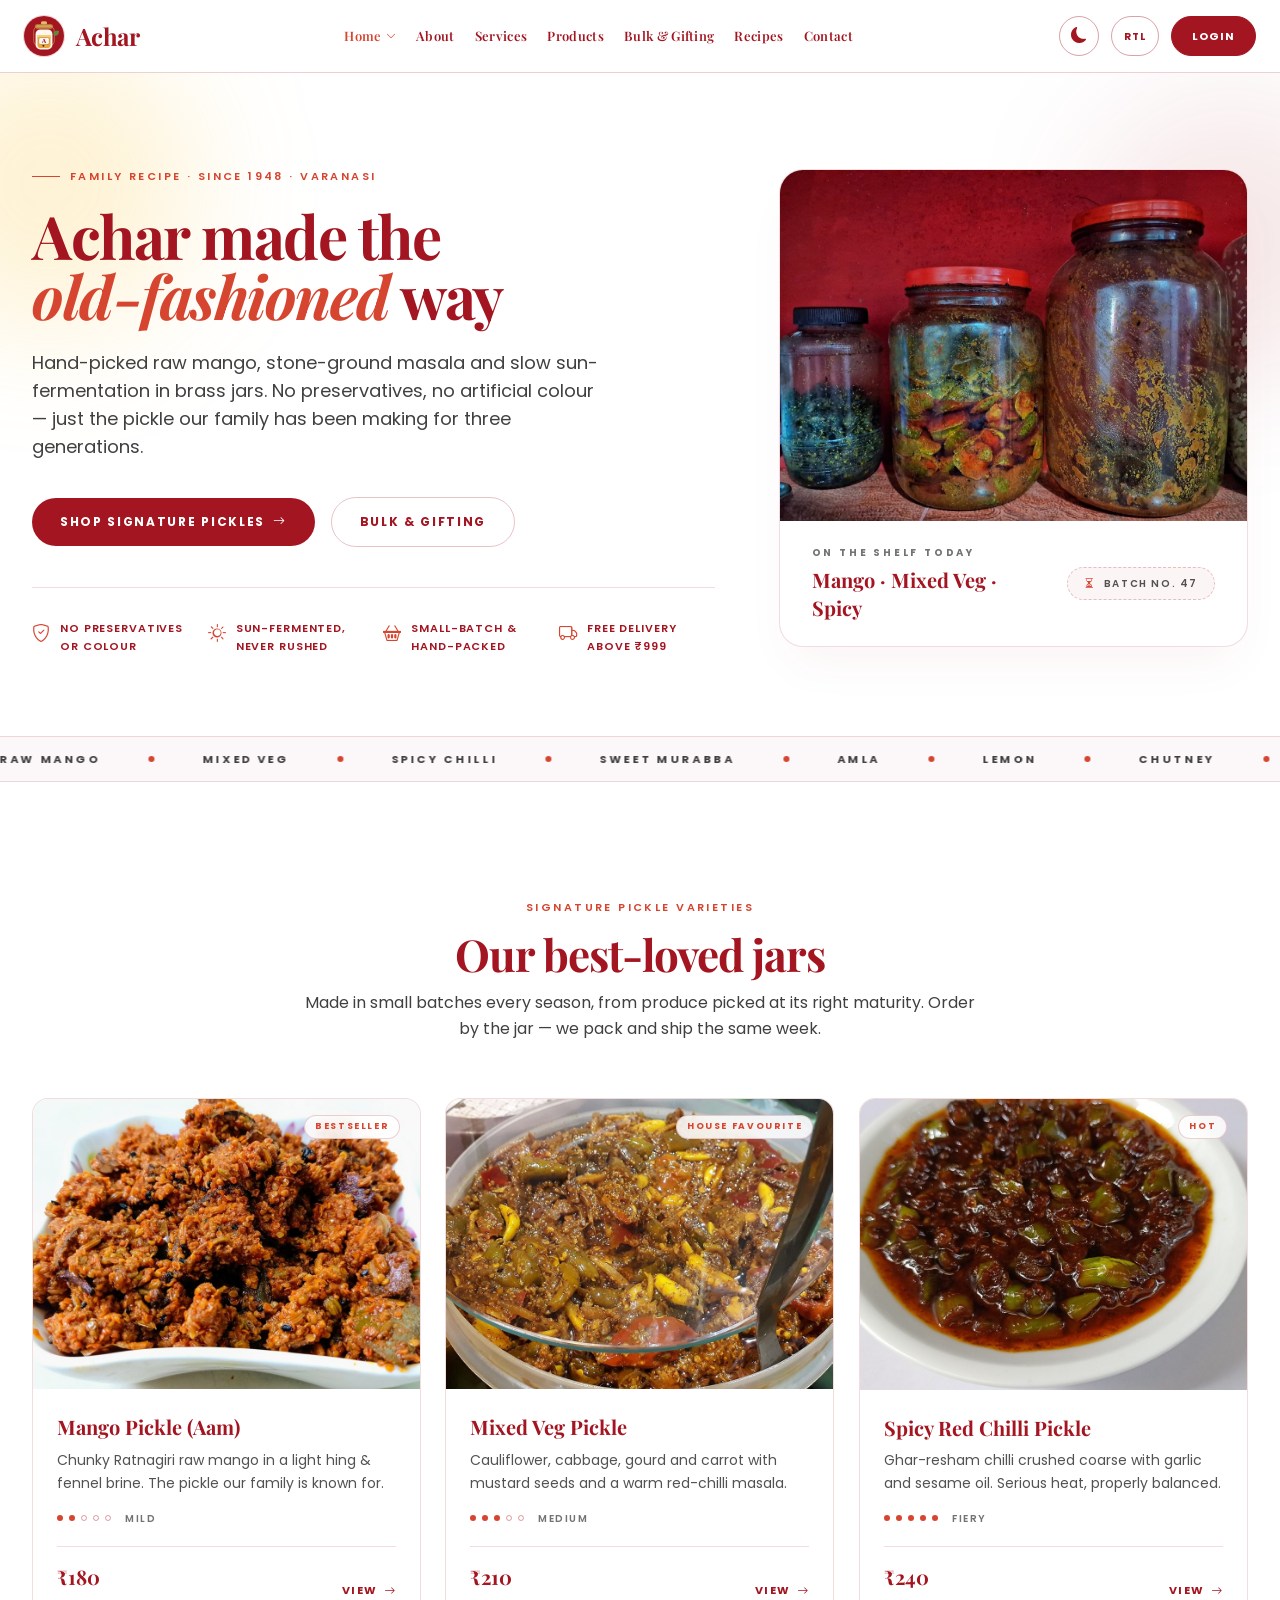
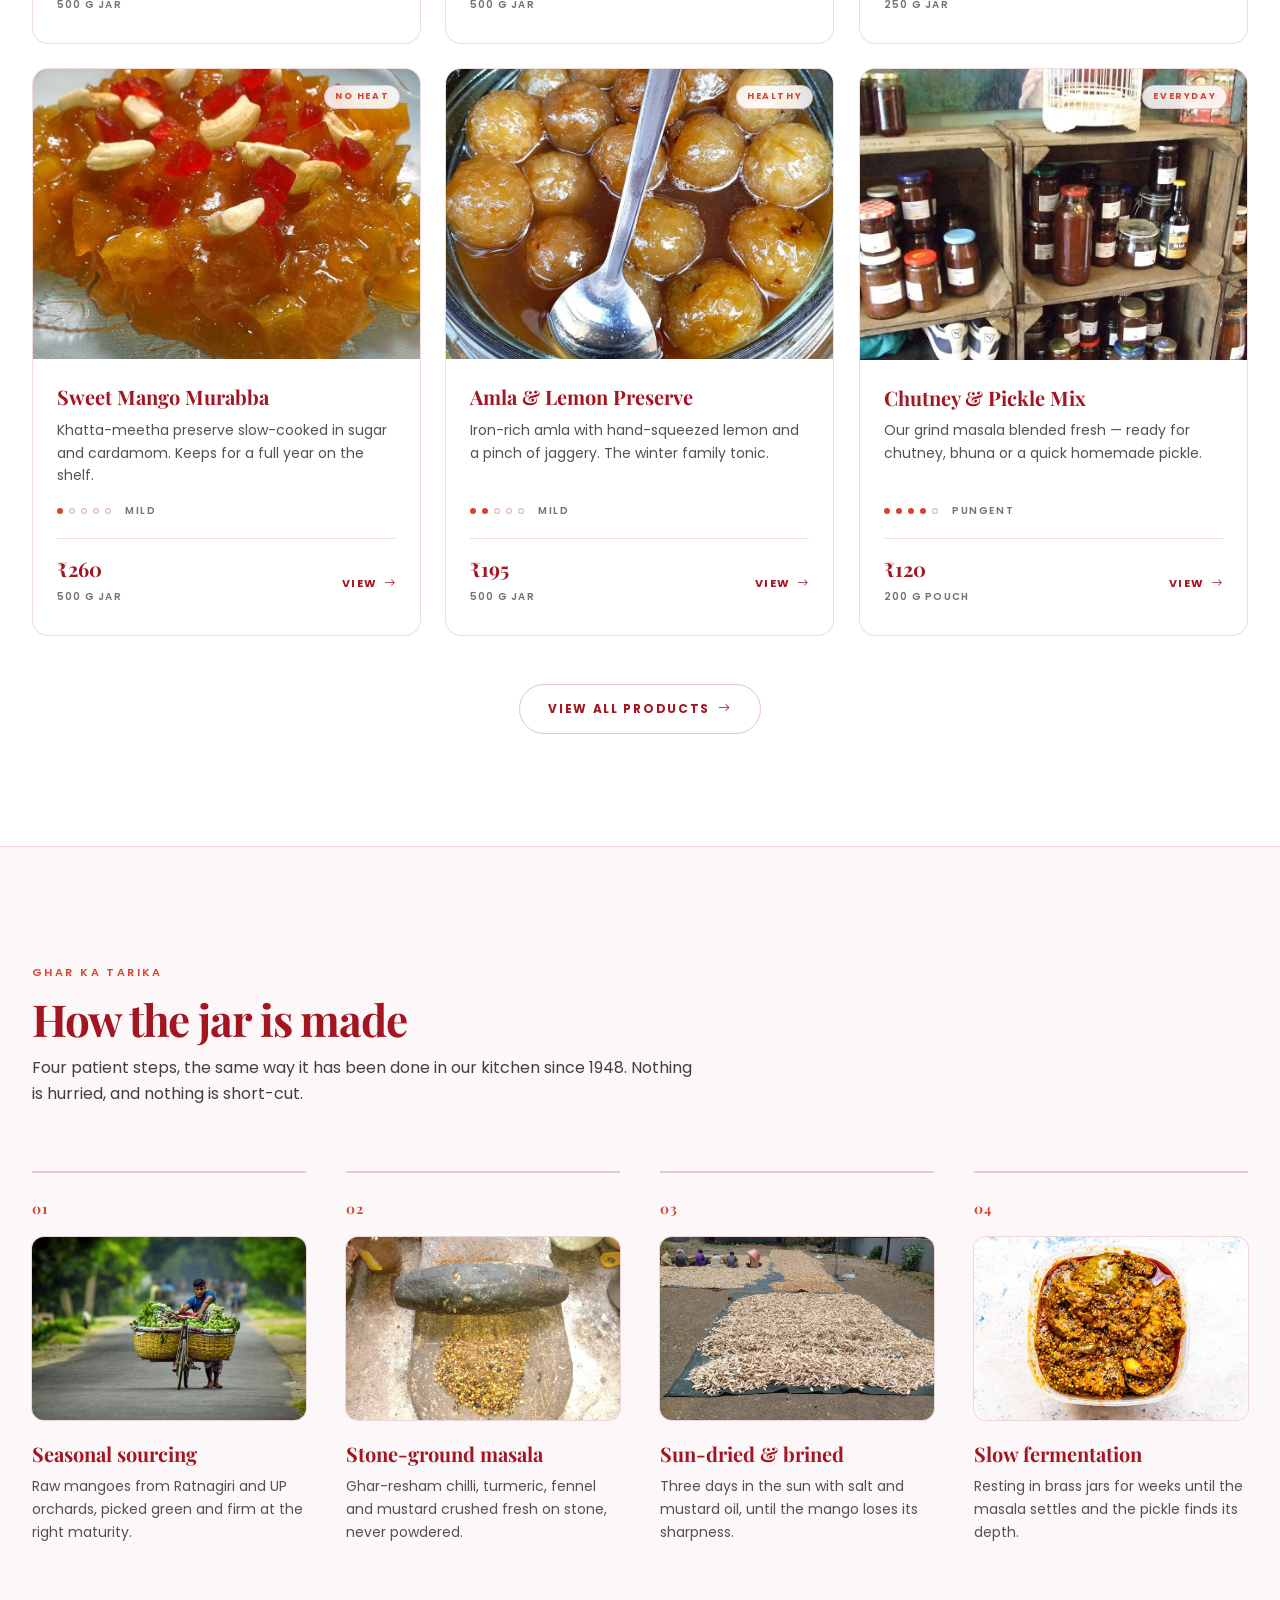
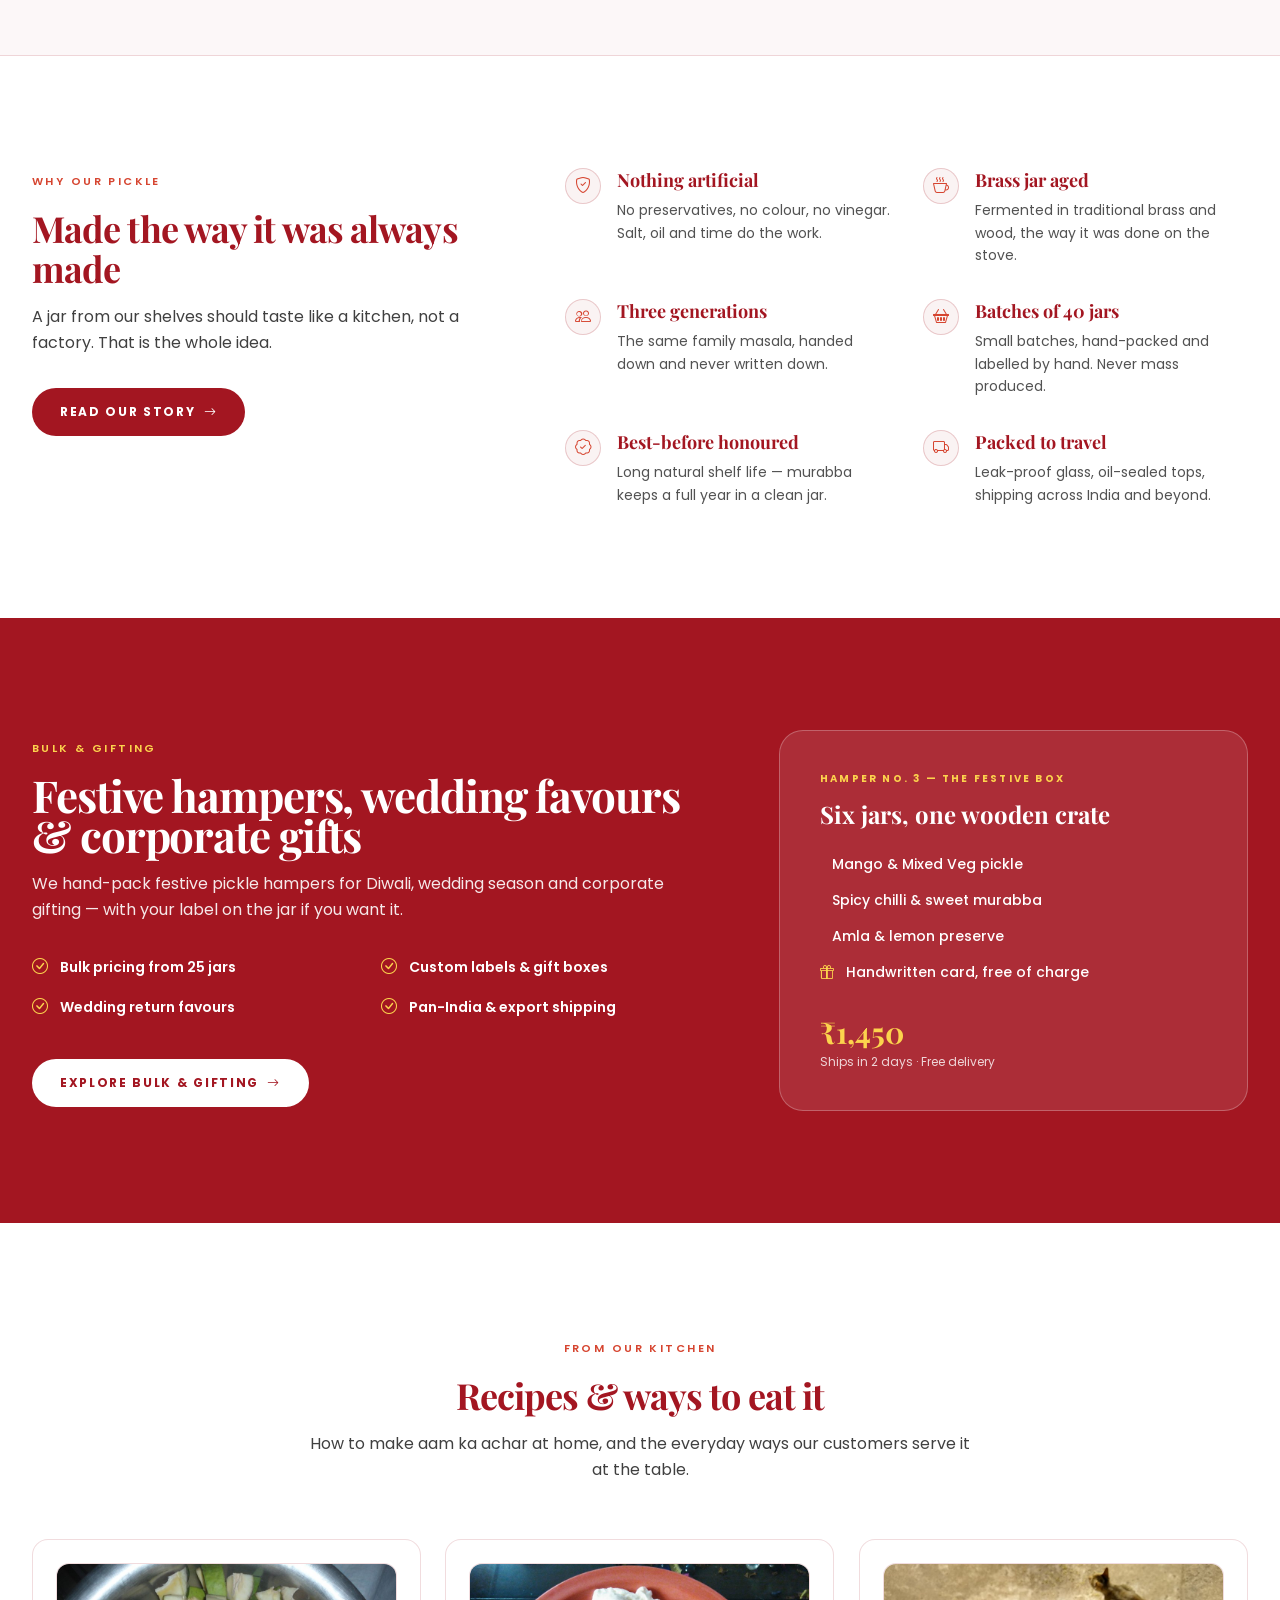
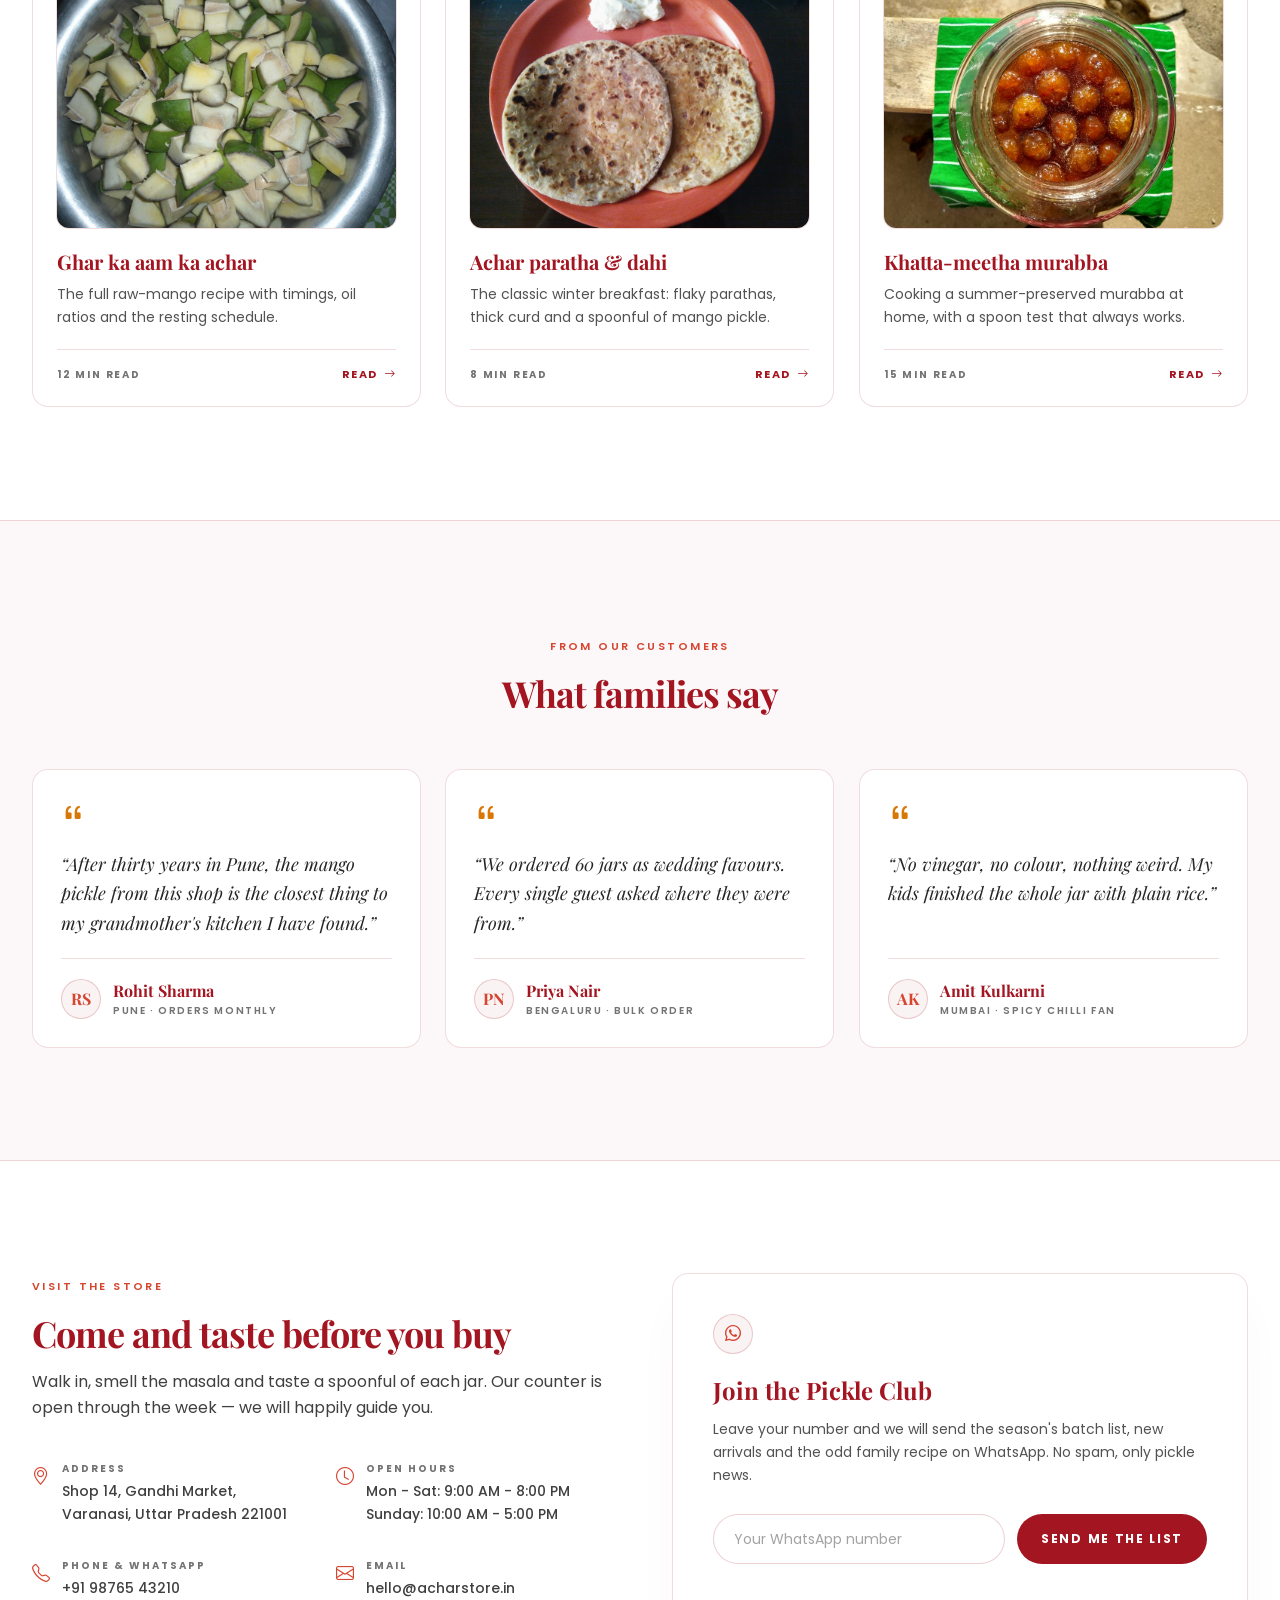
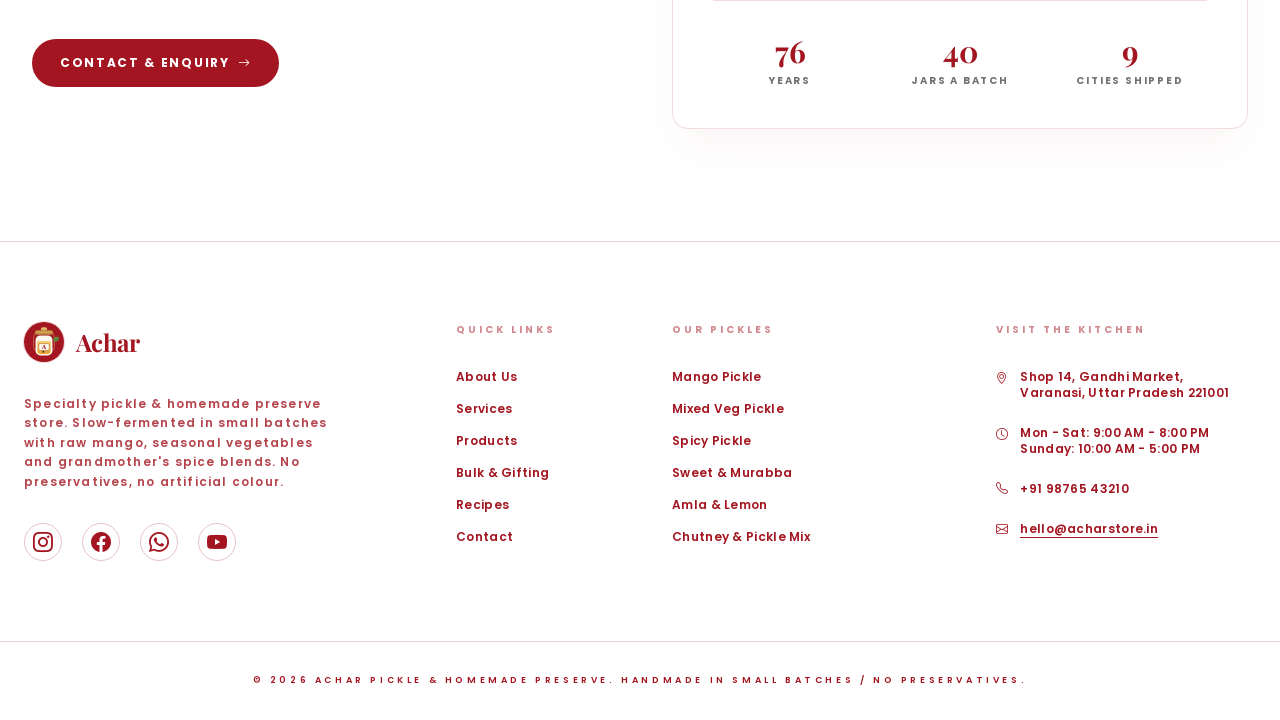
==== commit c98f92ca: "first commit" ====
--- a/index.html
+++ b/index.html
@@ -7,7 +7,7 @@
   <title>Home | Achar &mdash; Specialty Pickle &amp; Homemade Preserve Store</title>
   <meta name="description"
     content="Achar - a homely, traditional specialty pickle and homemade preserve store. Hand-fermented mango, mixed veg, spicy, sweet, amla and lemon preserves.">
-  <link rel="icon" href="images/logo.png">
+  <link rel="icon" href="images/logo.svg">
   <script src="tailwind.js"></script>
   <script>
     tailwind.config = {
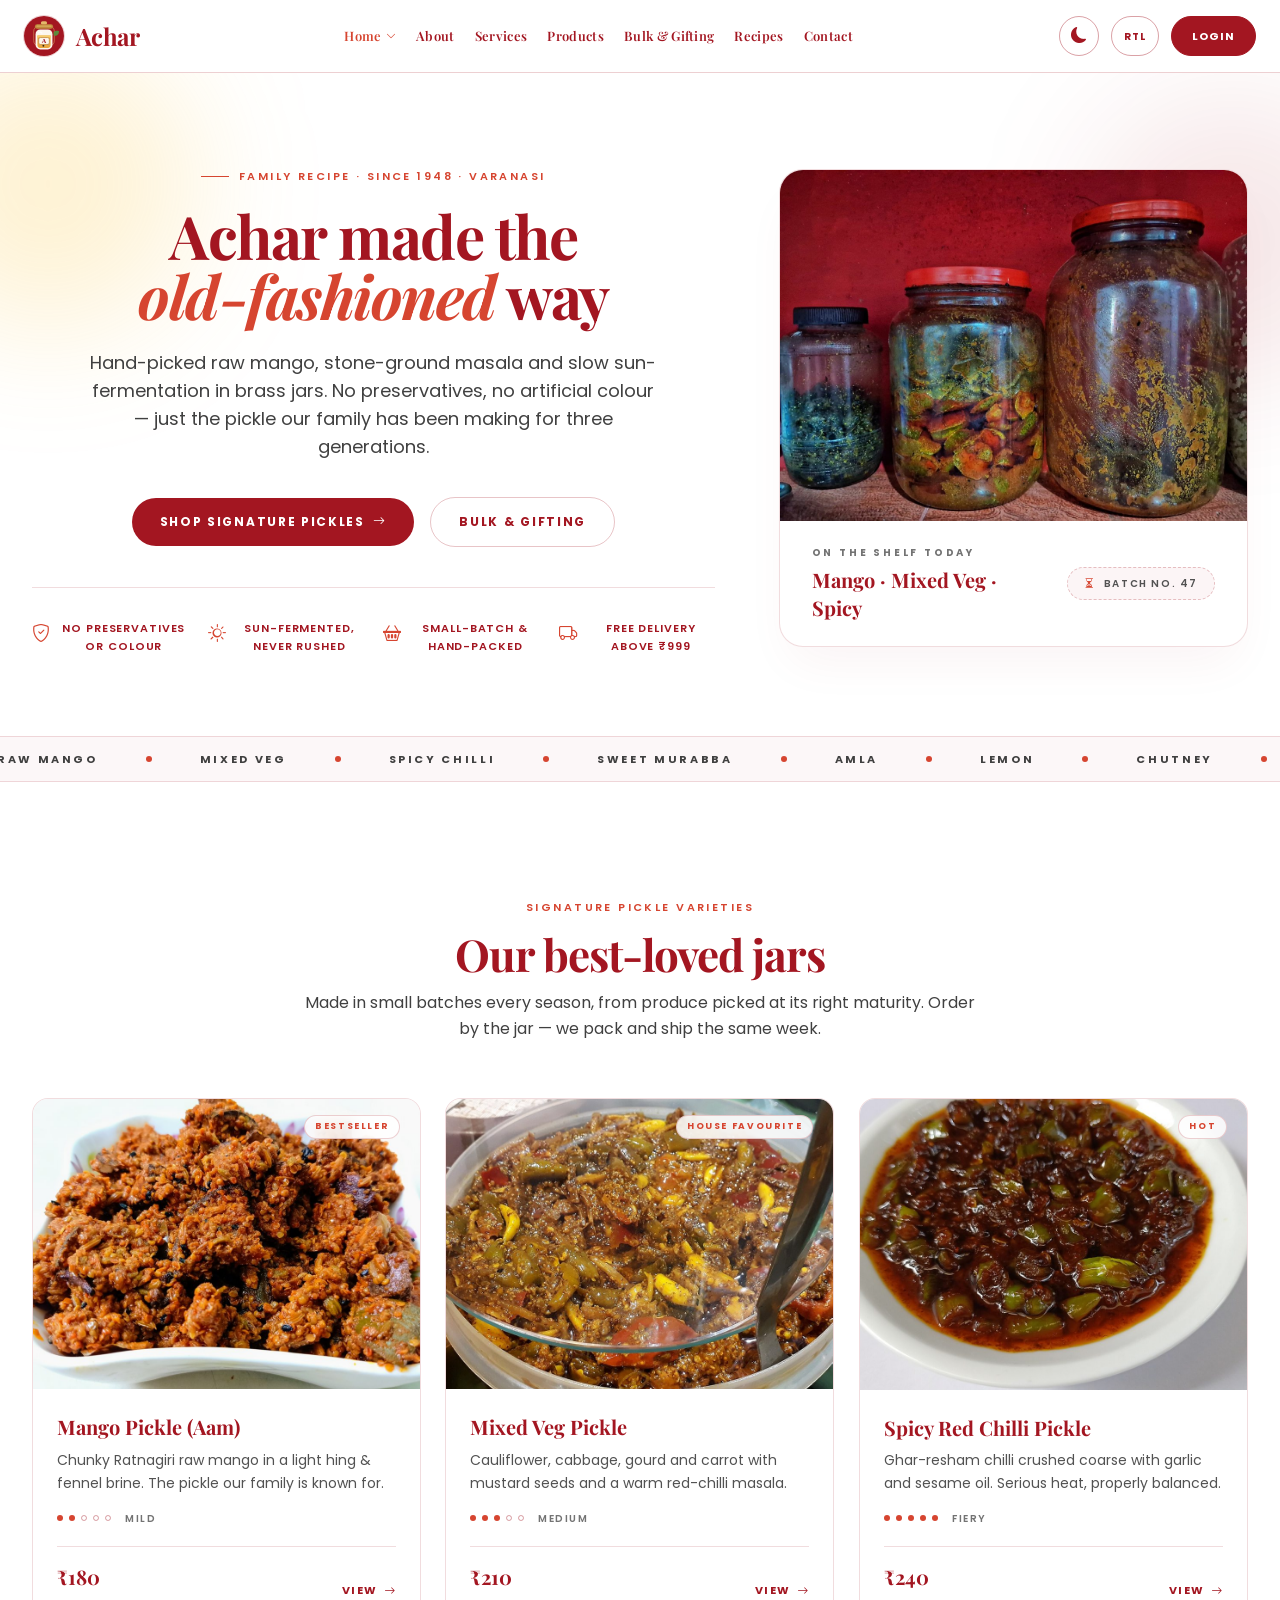
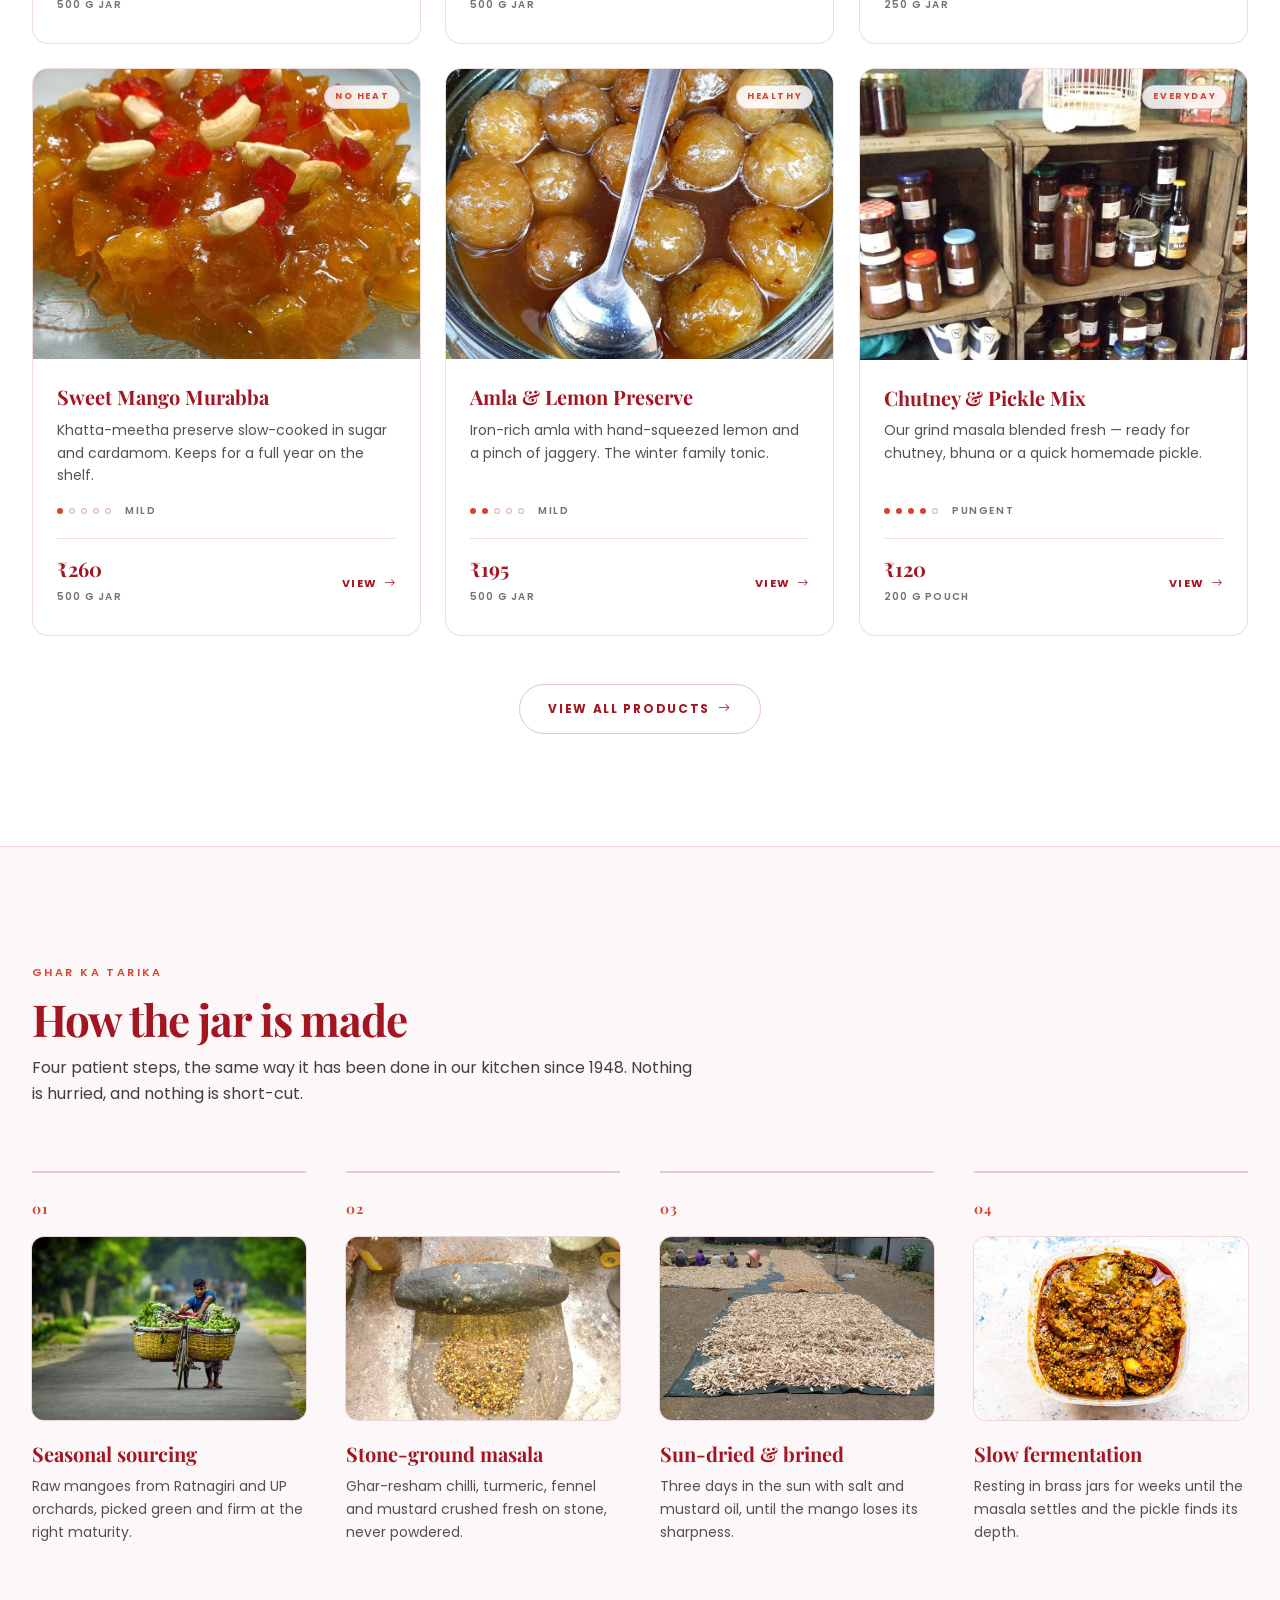
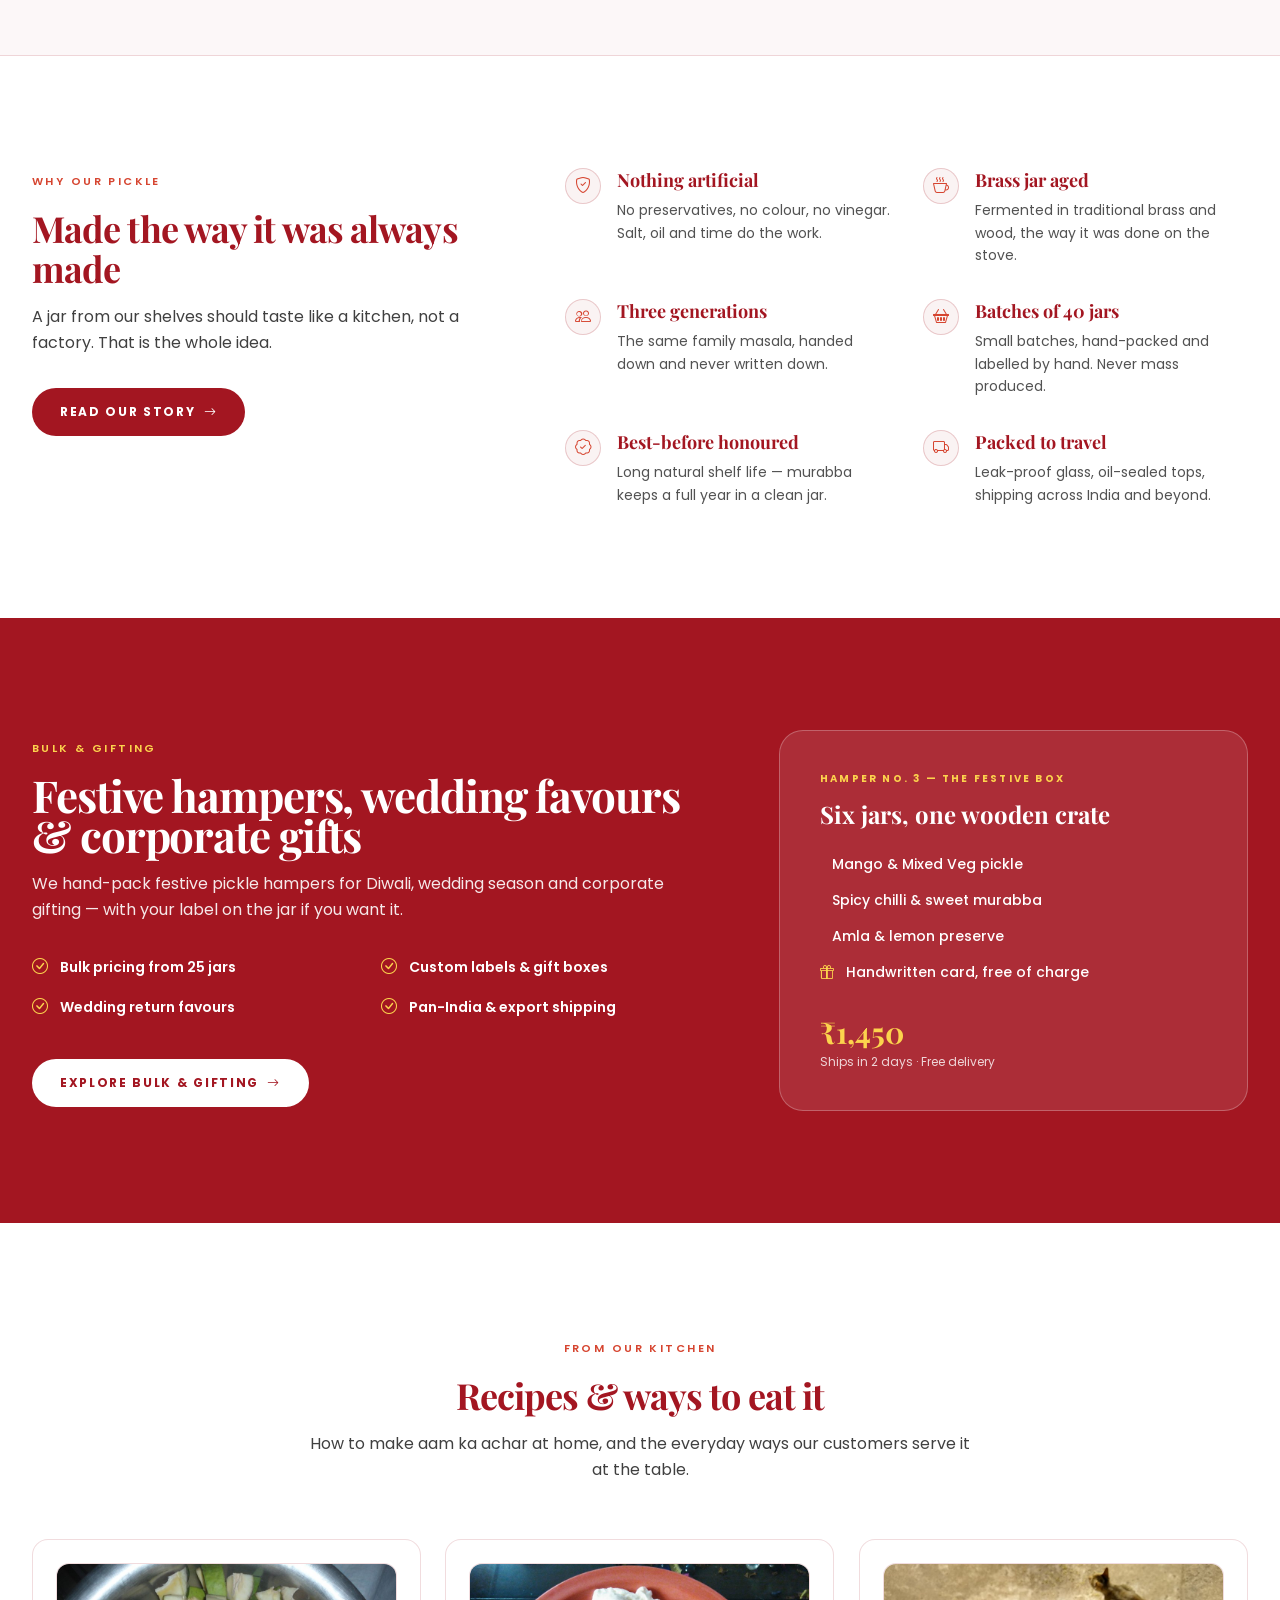
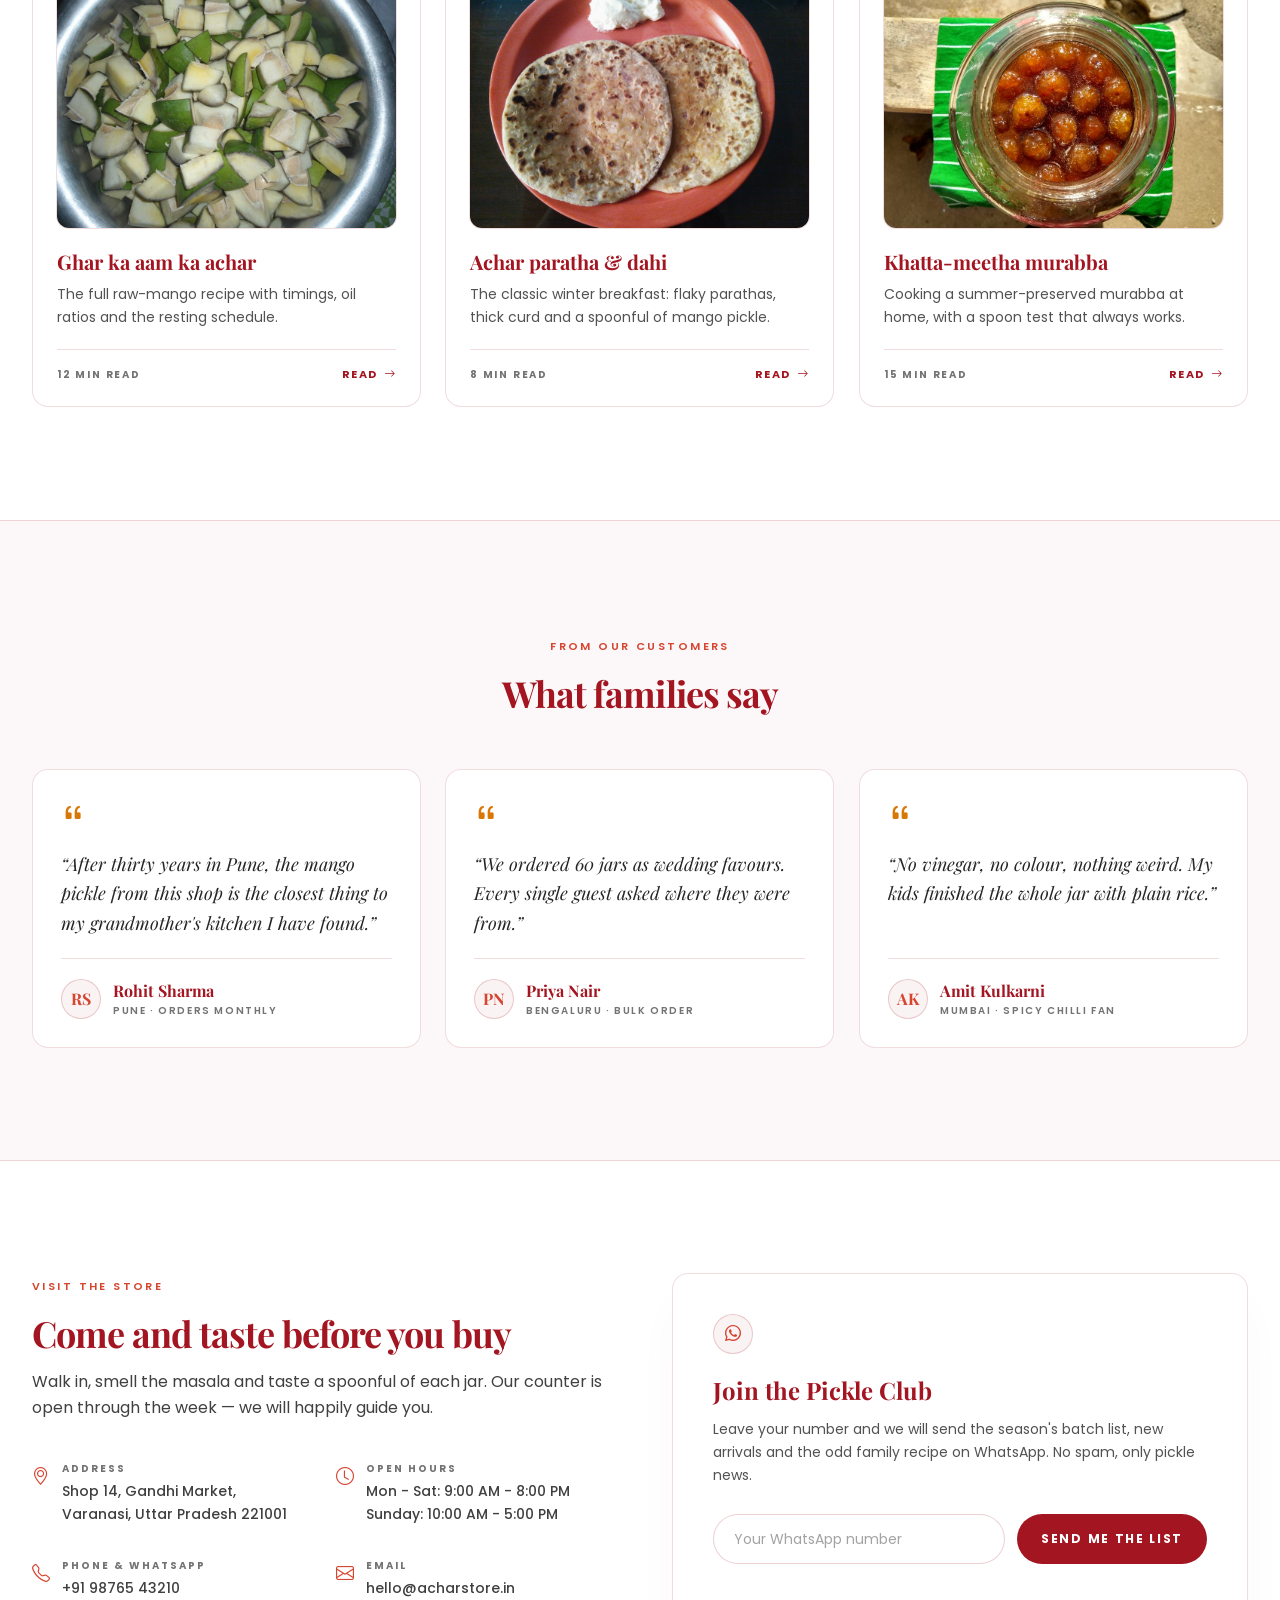
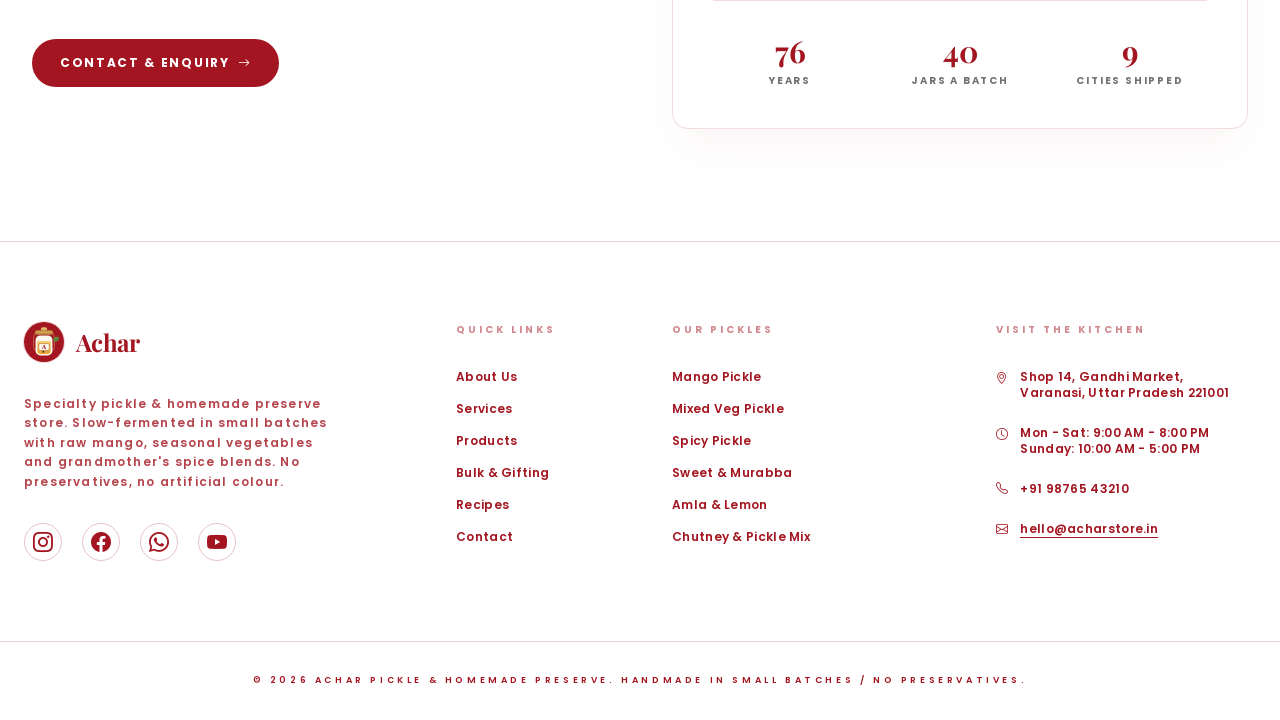
==== commit c6fece3e: "updated code" ====
--- a/index.html
+++ b/index.html
@@ -94,7 +94,7 @@
       <div class="relative mx-auto max-w-7xl px-5 sm:px-6 lg:px-8">
         <div class="grid items-center gap-12 lg:grid-cols-12 lg:gap-16">
 
-          <div class="lg:col-span-7">
+          <div class="lg:col-span-7 text-center">
             <span class="inline-flex items-center gap-2.5 font-sans text-[11px] font-semibold uppercase tracking-[0.22em] text-brand-soft dark:text-red-300">
               <span class="h-px w-7 bg-current"></span>
               Family Recipe &middot; Since 1948 &middot; Varanasi
@@ -106,13 +106,13 @@
               way
             </h1>
 
-            <p class="mt-6 max-w-xl text-base leading-relaxed text-neutral-700 sm:text-lg dark:text-neutral-300">
+            <p class="mx-auto mt-6 max-w-xl text-base leading-relaxed text-neutral-700 sm:text-lg dark:text-neutral-300">
               Hand-picked raw mango, stone-ground masala and slow sun-fermentation in
               brass jars. No preservatives, no artificial colour &mdash; just the pickle
               our family has been making for three generations.
             </p>
 
-            <div class="mt-9 flex flex-wrap items-center gap-3 sm:gap-4">
+            <div class="mt-9 flex flex-wrap items-center justify-center gap-3 sm:gap-4">
               <a href="products.html"
                 class="inline-flex items-center gap-2 rounded-full bg-brand px-7 py-4 font-sans text-xs font-bold uppercase tracking-[0.14em] text-white transition hover:-translate-y-0.5 hover:bg-brand-soft dark:bg-brand dark:hover:bg-brand-soft">
                 Shop Signature Pickles <i class="bi bi-arrow-right"></i>
@@ -123,20 +123,20 @@
               </a>
             </div>
 
-            <div class="mt-10 grid grid-cols-2 gap-5 border-t border-brand/15 pt-8 lg:grid-cols-4 dark:border-white/10">
-              <div class="flex items-start gap-2.5">
+            <div class="mt-10 grid grid-cols-2 gap-5 border-t border-brand/15 pt-8 text-center lg:grid-cols-4 dark:border-white/10">
+              <div class="flex items-start justify-center gap-2.5">
                 <i class="bi bi-shield-check text-lg text-brand-soft dark:text-red-300"></i>
                 <span class="font-sans text-[11px] font-semibold uppercase leading-relaxed tracking-[0.08em]">No preservatives or colour</span>
               </div>
-              <div class="flex items-start gap-2.5">
+              <div class="flex items-start justify-center gap-2.5">
                 <i class="bi bi-sun text-lg text-brand-soft dark:text-red-300"></i>
                 <span class="font-sans text-[11px] font-semibold uppercase leading-relaxed tracking-[0.08em]">Sun-fermented, never rushed</span>
               </div>
-              <div class="flex items-start gap-2.5">
+              <div class="flex items-start justify-center gap-2.5">
                 <i class="bi bi-basket2 text-lg text-brand-soft dark:text-red-300"></i>
                 <span class="font-sans text-[11px] font-semibold uppercase leading-relaxed tracking-[0.08em]">Small-batch &amp; hand-packed</span>
               </div>
-              <div class="flex items-start gap-2.5">
+              <div class="flex items-start justify-center gap-2.5">
                 <i class="bi bi-truck text-lg text-brand-soft dark:text-red-300"></i>
                 <span class="font-sans text-[11px] font-semibold uppercase leading-relaxed tracking-[0.08em]">Free delivery above &#8377;999</span>
               </div>
--- a/navbar.css
+++ b/navbar.css
@@ -209,8 +209,9 @@
 #rtlToggle:hover,
 #hamburgerBtn:hover,
 #mobile-theme-toggle:hover,
-#mobile-rtlToggle:hover {
-  background-color: rgba(163, 22, 33, 0.1);
+#mobile-rtl-toggle:hover {
+  background-color: #A31621;
+  color: #FFFFFF;
   transform: translateY(-2px);
 }
 
@@ -218,14 +219,16 @@
 #rtlToggle,
 #hamburgerBtn,
 #mobile-theme-toggle,
-#mobile-rtlToggle {
-  transition: background-color 0.25s ease, transform 0.25s ease;
+#mobile-rtl-toggle {
+  transition: background-color 0.25s ease, color 0.25s ease,
+    transform 0.25s ease;
 }
 
 [data-theme="dark"] #theme-toggle:hover,
 [data-theme="dark"] #rtlToggle:hover,
 [data-theme="dark"] #hamburgerBtn:hover,
 [data-theme="dark"] #mobile-theme-toggle:hover,
-[data-theme="dark"] #mobile-rtlToggle:hover {
+[data-theme="dark"] #mobile-rtl-toggle:hover {
   background-color: rgba(232, 115, 95, 0.15);
+  color: #FFFFFF;
 }
